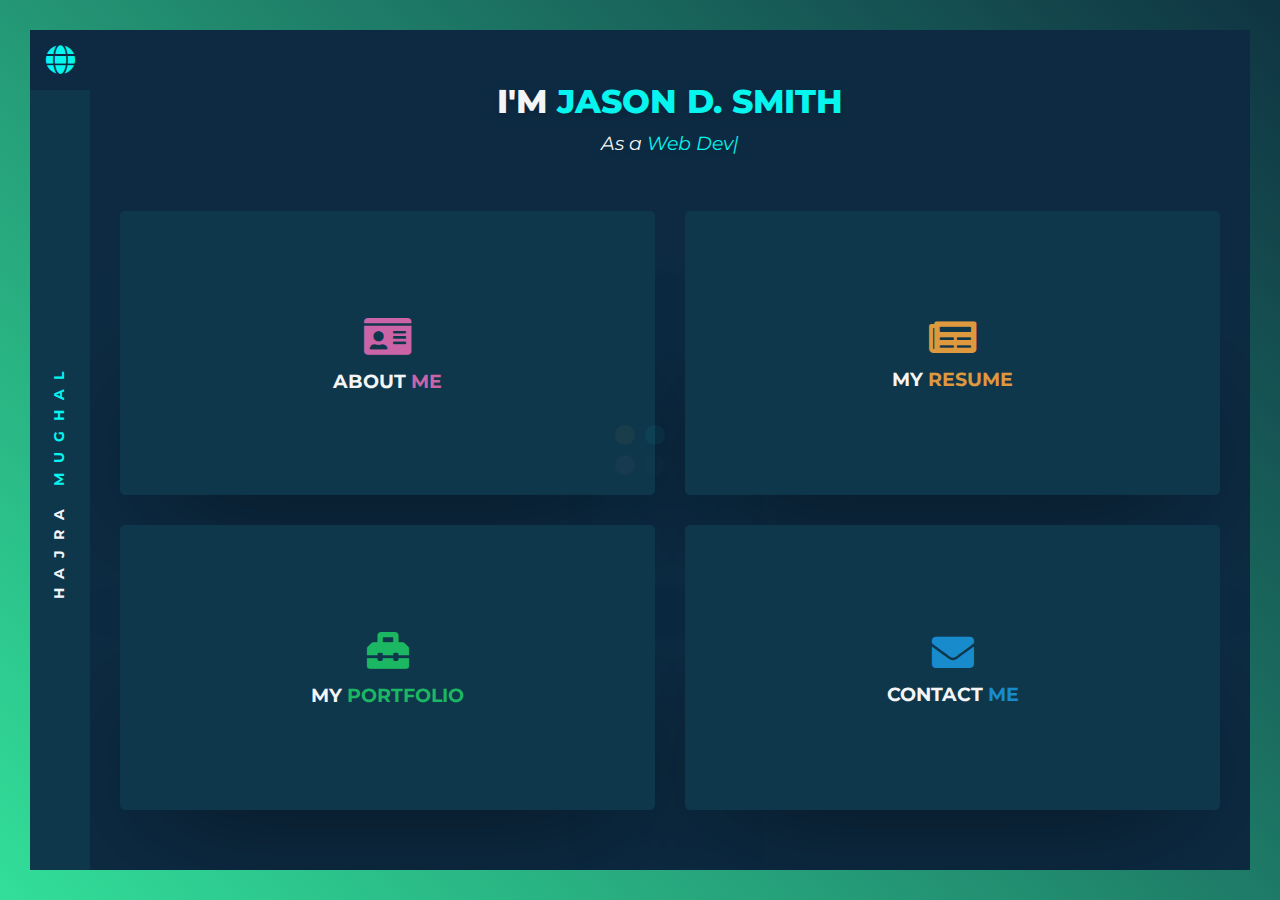
==== index.html @ c2d6b41c "portfolio" ====
<!DOCTYPE html>
<html lang="zxx" dir="ltr">


<!-- Mirrored from riettsruff.com/projects/web-templates/metronal/preview/index2.html by HTTrack Website Copier/3.x [XR&CO'2014], Wed, 09 Dec 2020 16:01:29 GMT -->
<head>
	<meta charset="UTF-8">
	<meta http-equiv="X-UA-Compatible" content="IE=edge">
	<meta name="viewport" content="width=device-width, initial-scale=1.0, shrink-to-fit=no">
	<!-- Description -->
	<meta name="description" content="Metronal is a clean and elegant Personal Portfolio Page. Metronal comes with a very attractive, simple and beautiful design with the effectiveness of colorful simplicity.">
	<!-- Keywords -->
	<meta name="keywords" content="Metronal, Personal Page, Portfolio, CV, Resume, One Page, Web Template">
	<!-- Title -->
	<title>Jason D. Smith</title>
	<!-- Google Fonts -->
	<link href="https://fonts.googleapis.com/css?family=Montserrat:400,400i,700,800%7COpen+Sans:400,400i,700" rel="stylesheet">
	<!-- CSS Files -->
	<link href="vendors/bootstrap/css/bootstrap.min.css" rel="stylesheet">
	<link href="vendors/fontawesome/css/all.min.css" rel="stylesheet">
	<link href="vendors/magnific-popup/magnific-popup.min.css" rel="stylesheet">
	<link href="css/skins/skin2.css" rel="stylesheet">
	<link href="css/main.css" rel="stylesheet">
	<!-- HTML5 shim and Respond.js for IE8 support of HTML5 elements and media queries -->
	<!-- WARNING: Respond.js doesn't work if you view the page via file:// -->
	<!--[if lt IE 9]>
	      <script src="https://oss.maxcdn.com/html5shiv/3.7.3/html5shiv.min.js"></script>
	      <script src="https://oss.maxcdn.com/respond/1.4.2/respond.min.js"></script>
	    <![endif]-->
</head>

<body>
	<!-- Pre Load Starts -->
	<div id="pre-load">
		<div class="load-circle"></div>
	</div>
	<!-- Pre Load Ends -->
	<!-- Wrapper Starts -->
	<div id="wrapper">
		<div class="container-fluid">
			<div class="row no-gutters v-full">
				<!-- Left Wrapper Starts -->
				<div id="left-wrapper" class="col-12 col-lg-12">
					<!-- Main Content (Home) Starts -->
					<div id="home" class="main-content">
						<!-- Content Hanging On Home Section Starts -->
						<div class="hanging">
							<div class="logo-hanging">
								<i class="fas fa-globe"></i>
							</div>
							<div class="text-hanging">
								<div class="word">
									<h6>HAJRA <span>MUGHAL</span></h6>
								</div>
							</div>
						</div>
						<!-- Content Hanging On Home Section Ends -->
						<!-- Inner Content Starts -->
						<div class="inner-content">
							<!-- Head Content Starts -->
							<div class="head-content">
								<h3>I'M <span class="name">Jason D. Smith</span></h3>
								<h5>As a <span class="passion" data-text="Web Developer, UI/UX Designer"></span></h5>
							</div>
							<!-- Head Content Ends -->
							<!-- Content Starts -->
							<div class="content">
								<!-- About Menu Starts -->
								<div id="about-menu" class="box-wrapper">
									<div class="inner-box-wrapper">
										<a href="#about" class="menu-link">
											<div class="valign-center">
												<i class="fas fa-id-card fa-3x"></i>
												<h5>About <span>Me</span></h5>
											</div>
										</a>
									</div>
								</div>
								<!-- About Menu Ends -->
								<!-- Resume Menu Starts -->
								<div id="resume-menu" class="box-wrapper">
									<div class="inner-box-wrapper">
										<a href="#resume" class="menu-link">
											<div class="valign-center">
												<i class="fas fa-newspaper fa-3x"></i>
												<h5>My <span>Resume</span></h5>
											</div>
										</a>
									</div>
								</div>
								<!-- Resume Menu Ends -->
								<!-- Portfolio Menu Starts -->
								<div id="portfolio-menu" class="box-wrapper">
									<div class="inner-box-wrapper">
										<a href="#portfolio" class="menu-link">
											<div class="valign-center">
												<i class="fas fa-toolbox fa-3x"></i>
												<h5>My <span>Portfolio</span></h5>
											</div>
										</a>
									</div>
								</div>
								<!-- Portfolio Menu Ends -->
								<!-- Contact Menu Starts -->
								<div id="contact-menu" class="box-wrapper">
									<div class="inner-box-wrapper">
										<a href="#contact" class="menu-link">
											<div class="valign-center">
												<i class="fas fa-envelope fa-3x"></i>
												<h5>Contact <span>Me</span></h5>
											</div>
										</a>
									</div>
								</div>
								<!-- Contact Menu Ends -->
							</div>
							<!-- Content Ends -->
						</div>
						<!-- Inner Content Ends -->
					</div>
					<!-- Main Content (Home) Ends -->
					<!-- Main Content (About) Starts -->
					<div id="about" class="main-content">
						<!-- Close Button Starts -->
						<a href="#home" class="close-menu-link">
							<i class="close-button fas fa-times-circle fa-2x"></i>
						</a>
						<!-- Close Button Ends -->
						<!-- Content Hanging On About Section Starts -->
						<div class="hanging">
							<div class="logo-hanging">
								<i class="fas fa-id-card"></i>
							</div>
							<div class="text-hanging">
								<div class="word">
									<h6>ABOUT <span>ME</span></h6>
								</div>
							</div>
						</div>
						<!-- Content Hanging On About Section Ends -->
						<!-- Inner Content Starts -->
						<div class="inner-content">
							<!-- Head Content Starts -->
							<div class="head-content">
								<h3>About <span>Me</span></h3>
							</div>
							<!-- Head Content Ends -->
							<!-- Content Starts -->
							<div class="content">
								<!-- Personal Info Starts -->
								<div id="personal-info">
									<!-- Personal Info Heading Starts -->
									<h5>Personal Info</h5>
									<!-- Personal Info Heading Ends -->
									<div class="row no-gutters">
										<!-- Profile Picture Starts -->
										<div class="profile-picture col-md-2 col-sm-3 col-12"></div>
										<!-- Profile Picture Ends -->
										<!-- Summary Starts -->
										<div class="summary col-md-10 col-sm-9 col-12">
											<!-- Single Paragraph Starts -->
											<p>I am a UI/UX Designer &amp; Web Developer from Silicon Valley, USA. I am very passionate and dedicated to my work. I have 5 years more work experience. And enjoy working in a team or individual.</p>
											<!-- Single Paragraph Ends -->
										</div>
										<!-- Summary Ends -->
										<!-- Single Profile Starts -->
										<div class="profile col-12 col-sm-6">
											<ul>
												<!-- Single Content On Profile Starts -->
												<li>
													<span class="label">
														<i class="fas fa-angle-double-right"></i><span>First Name</span>
													</span>
													<span class="dash">-</span>
													<span class="value">Jason</span>
												</li>
												<!-- Single Content On Profile Ends -->
												<!-- Single Content On Profile Starts -->
												<li>
													<span class="label">
														<i class="fas fa-angle-double-right"></i><span>Last Name</span>
													</span>
													<span class="dash">-</span>
													<span class="value">Smith</span>
												</li>
												<!-- Single Content On Profile Ends -->
												<!-- Single Content On Profile Starts -->
												<li>
													<span class="label">
														<i class="fas fa-angle-double-right"></i><span>Date of Birth</span>
													</span>
													<span class="dash">-</span>
													<span class="value">08 June 1992</span>
												</li>
												<!-- Single Content On Profile Ends -->
												<!-- Single Content On Profile Starts -->
												<li>
													<span class="label">
														<i class="fas fa-angle-double-right"></i><span>Nationality</span>
													</span>
													<span class="dash">-</span>
													<span class="value">United States</span>
												</li>
												<!-- Single Content On Profile Ends -->
											</ul>
										</div>
										<!-- Single Profile Ends -->
										<!-- Single Profile Starts -->
										<div class="profile col-12 col-sm-6">
											<ul>
												<!-- Single Content On Profile Starts -->
												<li>
													<span class="label">
														<i class="fas fa-angle-double-right"></i><span>Phone</span>
													</span>
													<span class="dash">-</span>
													<span class="value">+76 21 19 34 20</span>
												</li>
												<!-- Single Content On Profile Ends -->
												<!-- Single Content On Profile Starts -->
												<li>
													<span class="label">
														<i class="fas fa-angle-double-right"></i><span>Email</span>
													</span>
													<span class="dash">-</span>
													<span class="value">you@yourwebsite.com</span>
												</li>
												<!-- Single Content On Profile Ends -->
												<!-- Single Content On Profile Starts -->
												<li>
													<span class="label">
														<i class="fas fa-angle-double-right"></i><span>Address</span>
													</span>
													<span class="dash">-</span>
													<span class="value">Silicon Valley, USA</span>
												</li>
												<!-- Single Content On Profile Ends -->
												<!-- Single Content On Profile Starts -->
												<li>
													<span class="label">
														<i class="fas fa-angle-double-right"></i><span>Languages</span>
													</span>
													<span class="dash">-</span>
													<span class="value">English, China</span>
												</li>
												<!-- Single Content On Profile Ends -->
											</ul>
										</div>
										<!-- Single Profile Ends -->
										<!-- Social Media Starts -->
										<div class="social-media col-12">
											<ul>
												<!-- Single Social Media Starts -->
												<li>
													<a href="#">
														<span class="front">
															<i class="fab fa-facebook-f"></i>
														</span>
														<span class="back">
															<i class="fab fa-facebook-f"></i>
														</span>
													</a>
												</li>
												<!-- Single Social Media Ends -->
												<!-- Single Social Media Starts -->
												<li>
													<a href="#">
														<span class="front">
															<i class="fab fa-twitter"></i>
														</span>
														<span class="back">
															<i class="fab fa-twitter"></i>
														</span>
													</a>
												</li>
												<!-- Single Social Media Ends -->
												<!-- Single Social Media Starts -->
												<li>
													<a href="#">
														<span class="front">
															<i class="fab fa-instagram"></i>
														</span>
														<span class="back">
															<i class="fab fa-instagram"></i>
														</span>
													</a>
												</li>
												<!-- Single Social Media Ends -->
												<!-- Single Social Media Starts -->
												<li>
													<a href="#">
														<span class="front">
															<i class="fab fa-linkedin-in"></i>
														</span>
														<span class="back">
															<i class="fab fa-linkedin-in"></i>
														</span>
													</a>
												</li>
												<!-- Single Social Media Ends -->
											</ul>
										</div>
										<!-- Social Media Ends -->
										<!-- Button Wrapper Starts -->
										<div class="button-wrapper col-12">
											<!-- Single Button Starts -->
											<div class="single-button">
												<a href="#">
													<span class="front">
														<i class="fas fa-file-pdf"></i><span class="value">Download <span>CV</span></span>
													</span>
													<span class="back">
														<i class="fas fa-file-pdf"></i><span class="value">Download <span>CV</span></span>
													</span>
												</a>
											</div>
											<!-- Single Button Ends -->
											<!-- Single Button Starts -->
											<div class="single-button" id="contact-me">
												<a href="#contact" id="contact-button">
													<span class="front">
														<i class="fas fa-envelope"></i><span class="value">Contact <span>Me</span></span>
													</span>
													<span class="back">
														<i class="fas fa-envelope"></i><span class="value">Contact <span>Me</span></span>
													</span>
												</a>
											</div>
											<!-- Single Button Ends -->
										</div>
										<!-- Button Wrapper Ends -->
									</div>
								</div>
								<!-- Personal Info Ends -->
								<!-- Services Starts -->
								<div id="services">
									<!-- Services Heading Starts -->
									<h5>Services</h5>
									<!-- Services Heading Ends -->
									<div class="row no-gutters">
										<!-- Single Service Starts -->
										<div class="single-service col-sm-6 col-12">
											<ul>
												<li class="service-number">
													<span class="first-word">Service</span>
													<span class="second-word">01</span>
												</li>
												<li>
													<ul>
														<li class="service-name">
															<i class="fas fa-angle-double-right"></i><span>Web Design</span>
														</li>
														<li class="service-body">Lorem ipsum dolor sit amet, consectetur adipisicing elit. Inventore exercitationem.</li>
													</ul>
												</li>
											</ul>
										</div>
										<!-- Single Service Ends -->
										<!-- Single Service Starts -->
										<div class="single-service col-sm-6 col-12">
											<ul>
												<li class="service-number">
													<span class="first-word">Service</span>
													<span class="second-word">02</span>
												</li>
												<li>
													<ul>
														<li class="service-name">
															<i class="fas fa-angle-double-right"></i><span>Web Development</span>
														</li>
														<li class="service-body">Lorem ipsum dolor sit amet, consectetur adipisicing elit dio hic deser.</li>
													</ul>
												</li>
											</ul>
										</div>
										<!-- Single Service Ends -->
										<!-- Single Service Starts -->
										<div class="single-service col-sm-6 col-12">
											<ul>
												<li class="service-number">
													<span class="first-word">Service</span>
													<span class="second-word">03</span>
												</li>
												<li>
													<ul>
														<li class="service-name">
															<i class="fas fa-angle-double-right"></i><span>UI / UX Design</span>
														</li>
														<li class="service-body">Lorem ipsum dolor sit amet, consectetur adipisicing elit. Ipsa, nostrum ad temporibus consequuntur nobis.</li>
													</ul>
												</li>
											</ul>
										</div>
										<!-- Single Service Ends -->
										<!-- Single Service Starts -->
										<div class="single-service col-sm-6 col-12">
											<ul>
												<li class="service-number">
													<span class="first-word">Service</span>
													<span class="second-word">04</span>
												</li>
												<li>
													<ul>
														<li class="service-name">
															<i class="fas fa-angle-double-right"></i><span>Photography</span>
														</li>
														<li class="service-body">Lorem ipsum dolor sit amet, consectetur adipisicing elit. Alias adef trescing provident perferendis.</li>
													</ul>
												</li>
											</ul>
										</div>
										<!-- Single Service Ends -->
									</div>
								</div>
								<!-- Services Ends -->
							</div>
							<!-- Content Ends -->
						</div>
						<!-- Inner Content Ends -->
					</div>
					<!-- Main Content (About) Ends -->
					<!-- Main Content (Resume) Starts -->
					<div id="resume" class="main-content">
						<!-- Close Button Starts -->
						<a href="#home" class="close-menu-link">
							<i class="fas fa-times-circle fa-2x"></i>
						</a>
						<!-- Close Button Ends -->
						<!-- Content Hanging On Resume Section Starts -->
						<div class="hanging">
							<div class="logo-hanging">
								<i class="fas fa-newspaper"></i>
							</div>
							<div class="text-hanging">
								<div class="word">
									<h6>MY <span>RESUME</span></h6>
								</div>
							</div>
						</div>
						<!-- Content Hanging On Resume Section Ends -->
						<!-- Inner Content Starts -->
						<div class="inner-content">
							<!-- Head Content Starts -->
							<div class="head-content">
								<h3>My <span>Resume</span></h3>
							</div>
							<!-- Head Content Ends -->
							<!-- Content Starts -->
							<div class="content">
								<!-- Skills Starts -->
								<div class="skills">
									<!-- Skills Heading Starts -->
									<h5>Skills</h5>
									<!-- Skills Heading Ends -->
									<div class="row no-gutters">
										<!-- Single Skills Wrapper Starts -->
										<div class="single-skills-wrapper col-12 col-sm-6">
											<ul>
												<!-- Skills Heading Starts -->
												<li class="skills-heading">
													<span class="first-word">Soft</span>
													<span class="second-word">Skills</span>
												</li>
												<!-- Skills Heading Ends -->
												<li>
													<ul>
														<!-- Single Skill Starts -->
														<li class="single-skill">
															<ul>
																<li class="skill-name">
																	<i class="fas fa-angle-double-right"></i><span>Leadership</span>
																</li>
																<!-- Range Of Percentage 0% - 100% -->
																<li class="percentage">70%</li>
																<li class="progress-wrapper">
																	<span class="progress"></span>
																</li>
															</ul>
														</li>
														<!-- Single Skill Ends -->
														<!-- Single Skill Starts -->
														<li class="single-skill">
															<ul>
																<li class="skill-name">
																	<i class="fas fa-angle-double-right"></i><span>Teamwork</span>
																</li>
																<!-- Range Of Percentage 0% - 100% -->
																<li class="percentage">85%</li>
																<li class="progress-wrapper">
																	<span class="progress"></span>
																</li>
															</ul>
														</li>
														<!-- Single Skill Ends -->
														<!-- Single Skill Starts -->
														<li class="single-skill">
															<ul>
																<li class="skill-name">
																	<i class="fas fa-angle-double-right"></i><span>Communication</span>
																</li>
																<!-- Range Of Percentage 0% - 100% -->
																<li class="percentage">75%</li>
																<li class="progress-wrapper">
																	<span class="progress"></span>
																</li>
															</ul>
														</li>
														<!-- Single Skill Ends -->
														<!-- Single Skill Starts -->
														<li class="single-skill">
															<ul>
																<li class="skill-name">
																	<i class="fas fa-angle-double-right"></i><span>Problem Solving</span>
																</li>
																<!-- Range Of Percentage 0% - 100% -->
																<li class="percentage">90%</li>
																<li class="progress-wrapper">
																	<span class="progress"></span>
																</li>
															</ul>
														</li>
														<!-- Single Skill Ends -->
													</ul>
												</li>
											</ul>
										</div>
										<!-- Single Skills Wrapper Ends -->
										<!-- Single Skills Wrapper Starts -->
										<div class="single-skills-wrapper col-12 col-sm-6">
											<ul>
												<!-- Skills Heading Starts -->
												<li class="skills-heading">
													<span class="first-word">Hard</span>
													<span class="second-word">Skills</span>
												</li>
												<!-- Skills Heading Ends -->
												<li>
													<ul>
														<!-- Single Skill Starts -->
														<li class="single-skill">
															<ul>
																<li class="skill-name">
																	<i class="fas fa-angle-double-right"></i><span>HTML5 / CSS3</span>
																</li>
																<!-- Range Of Percentage 0% - 100% -->
																<li class="percentage">95%</li>
																<li class="progress-wrapper">
																	<span class="progress"></span>
																</li>
															</ul>
														</li>
														<!-- Single Skill Ends -->
														<!-- Single Skill Starts -->
														<li class="single-skill">
															<ul>
																<li class="skill-name">
																	<i class="fas fa-angle-double-right"></i><span>Javascript / React.js</span>
																</li>
																<!-- Range Of Percentage 0% - 100% -->
																<li class="percentage">80%</li>
																<li class="progress-wrapper">
																	<span class="progress"></span>
																</li>
															</ul>
														</li>
														<!-- Single Skill Ends -->
														<!-- Single Skill Starts -->
														<li class="single-skill">
															<ul>
																<li class="skill-name">
																	<i class="fas fa-angle-double-right"></i><span>PHP / Laravel</span>
																</li>
																<!-- Range Of Percentage 0% - 100% -->
																<li class="percentage">70%</li>
																<li class="progress-wrapper">
																	<span class="progress"></span>
																</li>
															</ul>
														</li>
														<!-- Single Skill Ends -->
														<!-- Single Skill Starts -->
														<li class="single-skill">
															<ul>
																<li class="skill-name">
																	<i class="fas fa-angle-double-right"></i><span>UI / UX Design</span>
																</li>
																<!-- Range Of Percentage 0% - 100% -->
																<li class="percentage">85%</li>
																<li class="progress-wrapper">
																	<span class="progress"></span>
																</li>
															</ul>
														</li>
														<!-- Single Skill Ends -->
													</ul>
												</li>
											</ul>
										</div>
										<!-- Single Skills Wrapper Ends -->
									</div>
								</div>
								<!-- Skills Ends -->
								<!-- Education Starts -->
								<div class="education">
									<!-- Education Heading Starts -->
									<h5>Education</h5>
									<!-- Education Heading Ends -->
									<div class="row no-gutters">
										<!-- Single Education Starts -->
										<div class="single-education col-sm-6 col-12">
											<ul>
												<li class="education-when-where">
													<span class="when">2017 - 2018</span>
													<span class="where">China</span>
												</li>
												<li>
													<ul>
														<li class="education-name">
															<i class="fas fa-angle-double-right"></i><span>Web Programming Course</span>
														</li>
														<li class="education-body">Lorem ipsum dolor sit amet, consectetur adipisicing elit. Alias provident perferendis in nesciunt.</li>
													</ul>
												</li>
											</ul>
										</div>
										<!-- Single Education Ends -->
										<!-- Single Education Starts -->
										<div class="single-education col-sm-6 col-12">
											<ul>
												<li class="education-when-where">
													<span class="when">2013 - 2017</span>
													<span class="where">New York</span>
												</li>
												<li>
													<ul>
														<li class="education-name">
															<i class="fas fa-angle-double-right"></i><span>Masters Degree</span>
														</li>
														<li class="education-body">Lorem ipsum dolor sit amet, consectetur adipisicing elit. Ipsa nostrum. Alias provident adipisicing elit.</li>
													</ul>
												</li>
											</ul>
										</div>
										<!-- Single Education Ends -->
										<!-- Single Education Starts -->
										<div class="single-education col-sm-6 col-12">
											<ul>
												<li class="education-when-where">
													<span class="when">2009 - 2013</span>
													<span class="where">Finland</span>
												</li>
												<li>
													<ul>
														<li class="education-name">
															<i class="fas fa-angle-double-right"></i><span>Bachelor Degree</span>
														</li>
														<li class="education-body">Lorem ipsum dolor sit amet, consectetur adipisicing elit dio hic deser.</li>
													</ul>
												</li>
											</ul>
										</div>
										<!-- Single Education Ends -->
										<!-- Single Education Starts -->
										<div class="single-education col-sm-6 col-12">
											<ul>
												<li class="education-when-where">
													<span class="when">2006 - 2009</span>
													<span class="where">New York</span>
												</li>
												<li>
													<ul>
														<li class="education-name">
															<i class="fas fa-angle-double-right"></i><span>Engineering Diploma</span>
														</li>
														<li class="education-body">Lorem ipsum dolor sit amet, consectetur adipisicing elit. Inventore exercitationem.</li>
													</ul>
												</li>
											</ul>
										</div>
										<!-- Single Education Ends -->
									</div>
								</div>
								<!-- Education Ends -->
								<!-- Experience Starts -->
								<div class="experience">
									<!-- Experience Heading Starts -->
									<h5>Experience</h5>
									<!-- Experience Heading Ends -->
									<div class="row no-gutters">
										<!-- Single Experience Starts -->
										<div class="single-experience col-sm-6 col-12">
											<ul>
												<li class="experience-when-where">
													<span class="when">2017 - Present</span>
													<span class="where">Google</span>
												</li>
												<li>
													<ul>
														<li class="experience-name">
															<i class="fas fa-angle-double-right"></i><span>Full-Stack Web Developer</span>
														</li>
														<li class="experience-body">Lorem ipsum dolor sit amet, consectetur adipisicing elit. Alias provident perferendis.</li>
													</ul>
												</li>
											</ul>
										</div>
										<!-- Single Experience Ends -->
										<!-- Single Experience Starts -->
										<div class="single-experience col-sm-6 col-12">
											<ul>
												<li class="experience-when-where">
													<span class="when">2013 - 2017</span>
													<span class="where">IBM</span>
												</li>
												<li>
													<ul>
														<li class="experience-name">
															<i class="fas fa-angle-double-right"></i><span>UI / UX Designer</span>
														</li>
														<li class="experience-body">Lorem ipsum dolor sit amet, consectetur adipisicing elit. Ipsa, nostrum ad temporibus.</li>
													</ul>
												</li>
											</ul>
										</div>
										<!-- Single Experience Ends -->
										<!-- Single Experience Starts -->
										<div class="single-experience col-sm-6 col-12">
											<ul>
												<li class="experience-when-where">
													<span class="when">2010 - 2013</span>
													<span class="where">Envato</span>
												</li>
												<li>
													<ul>
														<li class="experience-name">
															<i class="fas fa-angle-double-right"></i><span>Front-End Developer</span>
														</li>
														<li class="experience-body">Lorem ipsum dolor sit amet, consectetur adipisicing elit dio hic deser.</li>
													</ul>
												</li>
											</ul>
										</div>
										<!-- Single Experience Ends -->
										<!-- Single Experience Starts -->
										<div class="single-experience col-sm-6 col-12">
											<ul>
												<li class="experience-when-where">
													<span class="when">2008 - 2010</span>
													<span class="where">Adobe</span>
												</li>
												<li>
													<ul>
														<li class="experience-name">
															<i class="fas fa-angle-double-right"></i><span>Community Manager</span>
														</li>
														<li class="experience-body">Lorem ipsum dolor sit amet, consectetur adipisicing elit. Inventore exercitationem.</li>
													</ul>
												</li>
											</ul>
										</div>
										<!-- Single Experience Ends -->
									</div>
								</div>
								<!-- Experience Ends -->
								<!-- Fun Facts Starts -->
								<div class="fun-facts">
									<!-- Fun Facts Heading Starts -->
									<h5>Fun Facts</h5>
									<!-- Fun Facts Heading Ends -->
									<div class="row no-gutters">
										<!-- Single Fun Fact Starts -->
										<div class="single-fun-fact col-12 col-sm-4">
											<ul>
												<li class="fun-fact-icon">
													<i class="fas fa-business-time fa-3x"></i>
												</li>
												<li class="fun-fact-value">5+</li>
												<li class="fun-fact-body">
													<i class="fas fa-angle-double-right"></i><span>Years Experience</span>
												</li>
											</ul>
										</div>
										<!-- Single Fun Fact Ends -->
										<!-- Single Fun Fact Starts -->
										<div class="single-fun-fact col-12 col-sm-4">
											<ul>
												<li class="fun-fact-icon">
													<i class="fas fa-handshake fa-3x"></i>
												</li>
												<li class="fun-fact-value">40+</li>
												<li class="fun-fact-body">
													<i class="fas fa-angle-double-right"></i><span>Done Projects</span>
												</li>
											</ul>
										</div>
										<!-- Single Fun Fact Ends -->
										<!-- Single Fun Fact Starts -->
										<div class="single-fun-fact col-12 col-sm-4">
											<ul>
												<li class="fun-fact-icon">
													<i class="fas fa-heart fa-3x"></i>
												</li>
												<li class="fun-fact-value">87+</li>
												<li class="fun-fact-body">
													<i class="fas fa-angle-double-right"></i><span>Happy Customers</span>
												</li>
											</ul>
										</div>
										<!-- Single Fun Fact Ends -->
									</div>
								</div>
								<!-- Fun Facts Ends -->
								<!-- Button Wrapper Starts -->
								<div class="button-wrapper">
									<!-- Single Button Starts -->
									<a href="#">
										<span class="front">
											<i class="fas fa-file-pdf"></i><span class="value">Download <span>Resume</span></span>
										</span>
										<span class="back">
											<i class="fas fa-file-pdf"></i><span class="value">Download <span>Resume</span></span>
										</span>
									</a>
									<!-- Single Button Ends -->
								</div>
								<!-- Button Wrapper Ends -->
							</div>
							<!-- Content Ends -->
						</div>
						<!-- Inner Content Ends -->
					</div>
					<!-- Main Content (Resume) Ends -->
					<!-- Main Content (Portfolio) Starts -->
					<div id="portfolio" class="main-content">
						<!-- Close Button Starts -->
						<a href="#home" class="close-menu-link">
							<i class="close-button fas fa-times-circle fa-2x"></i>
						</a>
						<!-- Close Button Ends -->
						<!-- Content Hanging On Portfolio Section Starts -->
						<div class="hanging">
							<div class="logo-hanging">
								<i class="fas fa-toolbox"></i>
							</div>
							<div class="text-hanging">
								<div class="word">
									<h6>MY <span>PORTFOLIO</span></h6>
								</div>
							</div>
						</div>
						<!-- Content Hanging On Portfolio Section Ends -->
						<!-- Inner Content Starts -->
						<div class="inner-content">
							<!-- Head Content Starts -->
							<div class="head-content">
								<h3>My <span>Portfolio</span></h3>
							</div>
							<!-- Head Content Ends -->
							<!-- Content Starts -->
							<div class="content">
								<!-- Projects Starts -->
								<div id="projects">
									<!-- Projects Heading Starts -->
									<h5>Projects</h5>
									<!-- Projects Heading Ends -->
									<div class="row no-gutters">
										<!-- Portfolio Filter Starts -->
										<div class="portfolio-filter col-12">
											<ul>
												<!-- Single Filter Starts -->
												<li>
													<a href="#" data-filter="*" class="current">All Elements</a>
												</li>
												<!-- Single Filter Ends -->
												<!-- Single Filter Starts -->
												<li>
													<a href="#" data-filter=".web-templates">Web Templates</a>
												</li>
												<!-- Single Filter Ends -->
												<!-- Single Filter Starts -->
												<li>
													<a href="#" data-filter=".logos">Logos</a>
												</li>
												<!-- Single Filter Ends -->
												<!-- Single Filter Starts -->
												<li>
													<a href="#" data-filter=".drawings">Drawings</a>
												</li>
												<!-- Single Filter Ends -->
												<!-- Single Filter Starts -->
												<li>
													<a href="#" data-filter=".ui-elements">UI Elements</a>
												</li>
												<!-- Single Filter Ends -->
											</ul>
										</div>
										<!-- Portfolio Filter Ends -->
										<!-- Portfolio Item Starts -->
										<div class="portfolio-item col-12">
											<div class="item-wrapper row">
												<!-- Single Item Starts -->
												<div class="item web-templates col-md-4 col-sm-6 col-12">
													<!-- Image Starts -->
													<div class="image">
														<img src="img/projects/data-analysis-landing-page.jpg" alt="Data Analysis Landing Page">
													</div>
													<!-- Image Ends -->
													<!-- Overlay Starts -->
													<div class="overlay">
														<!-- View More (Button) Starts -->
														<a class="view-more" href="#data-analysis-landing-page">
															<span class="front">
																<i class="far fa-eye"></i><span class="value">View <span>More</span></span>
															</span>
															<span class="back">
																<i class="far fa-eye"></i><span class="value">View <span>More</span></span>
															</span>
														</a>
														<!-- View More (Button) Ends -->
														<!-- Image Info Starts -->
														<div class="image-info">
															<!-- Project Name Starts -->
															<span class="project-name">Data Analysis Landing Page</span>
															<!-- Project Name Ends -->
															<!-- Project Tags Starts -->
															<span class="project-tags">
																<!-- Tag Icon Starts -->
																<span class="tag-icon">
																	<i class="fas fa-tags"></i>
																</span>
																<!-- Tag Icon Ends -->
																<!-- Tag Label Starts -->
																<span class="tag-label">Web Templates</span>
																<!-- Tag Label Ends -->
															</span>
															<!-- Project Tags Ends -->
														</div>
														<!-- Image Info Ends -->
													</div>
													<!-- Overlay Ends -->
													<!-- Project Popup Starts -->
													<div id="data-analysis-landing-page" class="project-popup mfp-hide">
														<!-- Project Picture On Popup Starts -->
														<img class="project-picture" src="img/projects/data-analysis-landing-page.jpg" alt="Data Analysis Landing Page">
														<!-- Project Picture On Popup Ends -->
														<!-- Project Name Starts -->
														<h5 class="project-name">Data Analysis Landing Page</h5>
														<!-- Project Name Ends -->
														<!-- Project Info Starts -->
														<div class="project-info">
															<!-- List Info Project Starts -->
															<ul class="list-info-project">
																<!-- Single List Starts -->
																<li>
																	<span class="label">Client</span>
																	<span class="separator">:</span>
																	<span class="value">Envato</span>
																</li>
																<!-- Single List Ends -->
																<!-- Single List Starts -->
																<li>
																	<span class="label">Date</span>
																	<span class="separator">:</span>
																	<span class="value">14 March 2018</span>
																</li>
																<!-- Single List Ends -->
																<!-- Single List Starts -->
																<li>
																	<span class="label">Categories</span>
																	<span class="separator">:</span>
																	<span class="value">Web Templates</span>
																</li>
																<!-- Single List Ends -->
															</ul>
															<!-- List Info Project Ends -->
															<!-- Project Description Starts -->
															<div class="project-description">
																<!-- Single Paragraph Starts -->
																<p>Lorem ipsum dolor sit amet, consectetur adipisicing elit. Laudantium esse Rem quidem, incidunt ad numquam quibusdam hic. Iste, sunt, corporis. Nisi itaque eligendi illum quod, ipsam dolor commodi blanditiis iste. Consequuntur doloribus accusantium sed tempora voluptatum, quisquam sit modi qui maxime reiciendis, harum, earum. Eum, ex quam excepturi.</p>
																<!-- Single Paragraph Ends -->
																<!-- Single Paragraph Starts -->
																<p>Lorem ipsum dolor sit amet, consectetur adipisicing elit. Possimus expedita explicabo sed voluptatum minus quos dolorum officia odio reiciendis nesciunt. Cupiditate, aperiam, architecto exercitationem repudiandae quas quisquam incidunt et quasi.</p>
																<!-- Single Paragraph -->
															</div>
															<!-- Project Description Ends -->
														</div>
														<!-- Project Info Ends -->
														<!-- Project Source Button Starts -->
														<a class="project-source" href="#">
															<span class="front">
																<i class="fas fa-long-arrow-alt-right"></i>
																<span class="value">Visit <span>Project</span></span>
															</span>
															<span class="back">
																<i class="fas fa-long-arrow-alt-right"></i>
																<span class="value">Visit <span>Project</span></span>
															</span>
														</a>
														<!-- Project Source Button Ends -->
													</div>
													<!-- Project Popup Ends -->
												</div>
												<!-- Single Item Ends -->
												<!-- Single Item Starts -->
												<div class="item logos drawings col-md-4 col-sm-6 col-12">
													<!-- Image Starts -->
													<div class="image">
														<img src="img/projects/hand-drawn-space-badge-collection.jpg" alt="Hand Drawn Space Badge Collection">
													</div>
													<!-- Image Ends -->
													<!-- Overlay Starts -->
													<div class="overlay">
														<!-- View More (Button) Starts -->
														<a class="view-more" href="#hand-drawn-space-badge-collection">
															<span class="front">
																<i class="far fa-eye"></i><span class="value">View <span>More</span></span>
															</span>
															<span class="back">
																<i class="far fa-eye"></i><span class="value">View <span>More</span></span>
															</span>
														</a>
														<!-- View More (Button) Ends -->
														<!-- Image Info Starts -->
														<div class="image-info">
															<!-- Project Name Starts -->
															<span class="project-name">Hand Drawn Space Badge</span>
															<!-- Project Name Ends -->
															<!-- Project Tags Starts -->
															<span class="project-tags">
																<!-- Tag Icon Starts -->
																<span class="tag-icon">
																	<i class="fas fa-tags"></i>
																</span>
																<!-- Tag Icon Ends -->
																<!-- Tag Label Starts -->
																<span class="tag-label">Logos, Drawings</span>
																<!-- Tag Label Ends -->
															</span>
															<!-- Project Tags Ends -->
														</div>
														<!-- Image Info Ends -->
													</div>
													<!-- Overlay Ends -->
													<!-- Project Popup Starts -->
													<div id="hand-drawn-space-badge-collection" class="project-popup mfp-hide">
														<!-- Project Picture On Popup Starts -->
														<img class="project-picture" src="img/projects/hand-drawn-space-badge-collection.jpg" alt="Hand Drawn Space Badge Collection">
														<!-- Project Picture On Popup Ends -->
														<!-- Project Name Starts -->
														<h5 class="project-name">Hand Drawn Space Badge</h5>
														<!-- Project Name Ends -->
														<!-- Project Info Starts -->
														<div class="project-info">
															<!-- List Info Project Starts -->
															<ul class="list-info-project">
																<!-- Single List Starts -->
																<li>
																	<span class="label">Client</span>
																	<span class="separator">:</span>
																	<span class="value">Envato</span>
																</li>
																<!-- Single List Ends -->
																<!-- Single List Starts -->
																<li>
																	<span class="label">Date</span>
																	<span class="separator">:</span>
																	<span class="value">14 March 2018</span>
																</li>
																<!-- Single List Ends -->
																<!-- Single List Starts -->
																<li>
																	<span class="label">Categories</span>
																	<span class="separator">:</span>
																	<span class="value">Logos, Drawings</span>
																</li>
																<!-- Single List Ends -->
															</ul>
															<!-- List Info Project Ends -->
															<!-- Project Description Starts -->
															<div class="project-description">
																<!-- Single Paragraph Starts -->
																<p>Lorem ipsum dolor sit amet, consectetur adipisicing elit. Laudantium esse Rem quidem, incidunt ad numquam quibusdam hic. Iste, sunt, corporis. Nisi itaque eligendi illum quod, ipsam dolor commodi blanditiis iste. Consequuntur doloribus accusantium sed tempora voluptatum, quisquam sit modi qui maxime reiciendis, harum, earum. Eum, ex quam excepturi.</p>
																<!-- Single Paragraph Ends -->
																<!-- Single Paragraph Starts -->
																<p>Lorem ipsum dolor sit amet, consectetur adipisicing elit. Possimus expedita explicabo sed voluptatum minus quos dolorum officia odio reiciendis nesciunt. Cupiditate, aperiam, architecto exercitationem repudiandae quas quisquam incidunt et quasi.</p>
																<!-- Single Paragraph -->
															</div>
															<!-- Project Description Ends -->
														</div>
														<!-- Project Info Ends -->
														<!-- Project Source Button Starts -->
														<a class="project-source" href="#">
															<span class="front">
																<i class="fas fa-long-arrow-alt-right"></i>
																<span class="value">Visit <span>Project</span></span>
															</span>
															<span class="back">
																<i class="fas fa-long-arrow-alt-right"></i>
																<span class="value">Visit <span>Project</span></span>
															</span>
														</a>
														<!-- Project Source Button Ends -->
													</div>
													<!-- Project Popup Ends -->
												</div>
												<!-- Single Item Ends -->
												<!-- Single Item Starts -->
												<div class="item web-templates col-md-4 col-sm-6 col-12">
													<!-- Image Starts -->
													<div class="image">
														<img src="img/projects/modern-teamwork-landing-page.jpg" alt="Modern Teamwork Landing Page">
													</div>
													<!-- Image Ends -->
													<!-- Overlay Starts -->
													<div class="overlay">
														<!-- View More (Button) Starts -->
														<a class="view-more" href="#modern-teamwork-landing-page">
															<span class="front">
																<i class="far fa-eye"></i><span class="value">View <span>More</span></span>
															</span>
															<span class="back">
																<i class="far fa-eye"></i><span class="value">View <span>More</span></span>
															</span>
														</a>
														<!-- View More (Button) Ends -->
														<!-- Image Info Starts -->
														<div class="image-info">
															<!-- Project Name Starts -->
															<span class="project-name">Modern Teamwork Landing Page</span>
															<!-- Project Name Ends -->
															<!-- Project Tags Starts -->
															<span class="project-tags">
																<!-- Tag Icon Starts -->
																<span class="tag-icon">
																	<i class="fas fa-tags"></i>
																</span>
																<!-- Tag Icon Ends -->
																<!-- Tag Label Starts -->
																<span class="tag-label">Web Templates</span>
																<!-- Tag Label Ends -->
															</span>
															<!-- Project Tags Ends -->
														</div>
														<!-- Image Info Ends -->
													</div>
													<!-- Overlay Ends -->
													<!-- Project Popup Starts -->
													<div id="modern-teamwork-landing-page" class="project-popup mfp-hide">
														<!-- Project Picture On Popup Starts -->
														<img class="project-picture" src="img/projects/modern-teamwork-landing-page.jpg" alt="Modern Teamwork Landing Page">
														<!-- Project Picture On Popup Ends -->
														<!-- Project Name Starts -->
														<h5 class="project-name">Modern Teamwork Landing Page</h5>
														<!-- Project Name Ends -->
														<!-- Project Info Starts -->
														<div class="project-info">
															<!-- List Info Project Starts -->
															<ul class="list-info-project">
																<!-- Single List Starts -->
																<li>
																	<span class="label">Client</span>
																	<span class="separator">:</span>
																	<span class="value">Envato</span>
																</li>
																<!-- Single List Ends -->
																<!-- Single List Starts -->
																<li>
																	<span class="label">Date</span>
																	<span class="separator">:</span>
																	<span class="value">14 March 2018</span>
																</li>
																<!-- Single List Ends -->
																<!-- Single List Starts -->
																<li>
																	<span class="label">Categories</span>
																	<span class="separator">:</span>
																	<span class="value">Web Templates</span>
																</li>
																<!-- Single List Ends -->
															</ul>
															<!-- List Info Project Ends -->
															<!-- Project Description Starts -->
															<div class="project-description">
																<!-- Single Paragraph Starts -->
																<p>Lorem ipsum dolor sit amet, consectetur adipisicing elit. Laudantium esse Rem quidem, incidunt ad numquam quibusdam hic. Iste, sunt, corporis. Nisi itaque eligendi illum quod, ipsam dolor commodi blanditiis iste. Consequuntur doloribus accusantium sed tempora voluptatum, quisquam sit modi qui maxime reiciendis, harum, earum. Eum, ex quam excepturi.</p>
																<!-- Single Paragraph Ends -->
																<!-- Single Paragraph Starts -->
																<p>Lorem ipsum dolor sit amet, consectetur adipisicing elit. Possimus expedita explicabo sed voluptatum minus quos dolorum officia odio reiciendis nesciunt. Cupiditate, aperiam, architecto exercitationem repudiandae quas quisquam incidunt et quasi.</p>
																<!-- Single Paragraph -->
															</div>
															<!-- Project Description Ends -->
														</div>
														<!-- Project Info Ends -->
														<!-- Project Source Button Starts -->
														<a class="project-source" href="#">
															<span class="front">
																<i class="fas fa-long-arrow-alt-right"></i>
																<span class="value">Visit <span>Project</span></span>
															</span>
															<span class="back">
																<i class="fas fa-long-arrow-alt-right"></i>
																<span class="value">Visit <span>Project</span></span>
															</span>
														</a>
														<!-- Project Source Button Ends -->
													</div>
													<!-- Project Popup Ends -->
												</div>
												<!-- Single Item Ends -->
												<!-- Single Item Starts -->
												<div class="item drawings col-md-4 col-sm-6 col-12">
													<!-- Image Starts -->
													<div class="image">
														<img src="img/projects/pack-of-polygonal-animal-tattoos.jpg" alt="Pack Of Polygonal Animal Tattoos">
													</div>
													<!-- Image Ends -->
													<!-- Overlay Starts -->
													<div class="overlay">
														<!-- View More (Button) Starts -->
														<a class="view-more" href="#pack-of-polygonal-animal-tattoos">
															<span class="front">
																<i class="far fa-eye"></i><span class="value">View <span>More</span></span>
															</span>
															<span class="back">
																<i class="far fa-eye"></i><span class="value">View <span>More</span></span>
															</span>
														</a>
														<!-- View More (Button) Ends -->
														<!-- Image Info Starts -->
														<div class="image-info">
															<!-- Project Name Starts -->
															<span class="project-name">Pack Of Polygonal Animal Tattoos</span>
															<!-- Project Name Ends -->
															<!-- Project Tags Starts -->
															<span class="project-tags">
																<!-- Tag Icon Starts -->
																<span class="tag-icon">
																	<i class="fas fa-tags"></i>
																</span>
																<!-- Tag Icon Ends -->
																<!-- Tag Label Starts -->
																<span class="tag-label">Drawings</span>
																<!-- Tag Label Ends -->
															</span>
															<!-- Project Tags Ends -->
														</div>
														<!-- Image Info Ends -->
													</div>
													<!-- Overlay Ends -->
													<!-- Project Popup Starts -->
													<div id="pack-of-polygonal-animal-tattoos" class="project-popup mfp-hide">
														<!-- Project Picture On Popup Starts -->
														<img class="project-picture" src="img/projects/pack-of-polygonal-animal-tattoos.jpg" alt="Pack Of Polygonal Animal Tattoos">
														<!-- Project Picture On Popup Ends -->
														<!-- Project Name Starts -->
														<h5 class="project-name">Pack Of Polygonal Animal Tattoos</h5>
														<!-- Project Name Ends -->
														<!-- Project Info Starts -->
														<div class="project-info">
															<!-- List Info Project Starts -->
															<ul class="list-info-project">
																<!-- Single List Starts -->
																<li>
																	<span class="label">Client</span>
																	<span class="separator">:</span>
																	<span class="value">Envato</span>
																</li>
																<!-- Single List Ends -->
																<!-- Single List Starts -->
																<li>
																	<span class="label">Date</span>
																	<span class="separator">:</span>
																	<span class="value">14 March 2018</span>
																</li>
																<!-- Single List Ends -->
																<!-- Single List Starts -->
																<li>
																	<span class="label">Categories</span>
																	<span class="separator">:</span>
																	<span class="value">Drawings</span>
																</li>
																<!-- Single List Ends -->
															</ul>
															<!-- List Info Project Ends -->
															<!-- Project Description Starts -->
															<div class="project-description">
																<!-- Single Paragraph Starts -->
																<p>Lorem ipsum dolor sit amet, consectetur adipisicing elit. Laudantium esse Rem quidem, incidunt ad numquam quibusdam hic. Iste, sunt, corporis. Nisi itaque eligendi illum quod, ipsam dolor commodi blanditiis iste. Consequuntur doloribus accusantium sed tempora voluptatum, quisquam sit modi qui maxime reiciendis, harum, earum. Eum, ex quam excepturi.</p>
																<!-- Single Paragraph Ends -->
																<!-- Single Paragraph Starts -->
																<p>Lorem ipsum dolor sit amet, consectetur adipisicing elit. Possimus expedita explicabo sed voluptatum minus quos dolorum officia odio reiciendis nesciunt. Cupiditate, aperiam, architecto exercitationem repudiandae quas quisquam incidunt et quasi.</p>
																<!-- Single Paragraph -->
															</div>
															<!-- Project Description Ends -->
														</div>
														<!-- Project Info Ends -->
														<!-- Project Source Button Starts -->
														<a class="project-source" href="#">
															<span class="front">
																<i class="fas fa-long-arrow-alt-right"></i>
																<span class="value">Visit <span>Project</span></span>
															</span>
															<span class="back">
																<i class="fas fa-long-arrow-alt-right"></i>
																<span class="value">Visit <span>Project</span></span>
															</span>
														</a>
														<!-- Project Source Button Ends -->
													</div>
													<!-- Project Popup Ends -->
												</div>
												<!-- Single Item Ends -->
												<!-- Single Item Starts -->
												<div class="item drawings col-md-4 col-sm-6 col-12">
													<!-- Image Starts -->
													<div class="image">
														<img src="img/projects/hand-drawn-patterned-circle.jpg" alt="Hand Drawn Patterned Circle">
													</div>
													<!-- Image Ends -->
													<!-- Overlay Starts -->
													<div class="overlay">
														<!-- View More (Button) Starts -->
														<a class="view-more" href="#hand-drawn-patterned-circle">
															<span class="front">
																<i class="far fa-eye"></i><span class="value">View <span>More</span></span>
															</span>
															<span class="back">
																<i class="far fa-eye"></i><span class="value">View <span>More</span></span>
															</span>
														</a>
														<!-- View More (Button) Ends -->
														<!-- Image Info Starts -->
														<div class="image-info">
															<!-- Project Name Starts -->
															<span class="project-name">Hand Drawn Patterned Circle</span>
															<!-- Project Name Ends -->
															<!-- Project Tags Starts -->
															<span class="project-tags">
																<!-- Tag Icon Starts -->
																<span class="tag-icon">
																	<i class="fas fa-tags"></i>
																</span>
																<!-- Tag Icon Ends -->
																<!-- Tag Label Starts -->
																<span class="tag-label">Drawings</span>
																<!-- Tag Label Ends -->
															</span>
															<!-- Project Tags Ends -->
														</div>
														<!-- Image Info Ends -->
													</div>
													<!-- Overlay Ends -->
													<!-- Project Popup Starts -->
													<div id="hand-drawn-patterned-circle" class="project-popup mfp-hide">
														<!-- Project Picture On Popup Starts -->
														<img class="project-picture" src="img/projects/hand-drawn-patterned-circle.jpg" alt="Hand Drawn Patterned Circle">
														<!-- Project Picture On Popup Ends -->
														<!-- Project Name Starts -->
														<h5 class="project-name">Hand Drawn Patterned Circle</h5>
														<!-- Project Name Ends -->
														<!-- Project Info Starts -->
														<div class="project-info">
															<!-- List Info Project Starts -->
															<ul class="list-info-project">
																<!-- Single List Starts -->
																<li>
																	<span class="label">Client</span>
																	<span class="separator">:</span>
																	<span class="value">Envato</span>
																</li>
																<!-- Single List Ends -->
																<!-- Single List Starts -->
																<li>
																	<span class="label">Date</span>
																	<span class="separator">:</span>
																	<span class="value">14 March 2018</span>
																</li>
																<!-- Single List Ends -->
																<!-- Single List Starts -->
																<li>
																	<span class="label">Categories</span>
																	<span class="separator">:</span>
																	<span class="value">Drawings</span>
																</li>
																<!-- Single List Ends -->
															</ul>
															<!-- List Info Project Ends -->
															<!-- Project Description Starts -->
															<div class="project-description">
																<!-- Single Paragraph Starts -->
																<p>Lorem ipsum dolor sit amet, consectetur adipisicing elit. Laudantium esse Rem quidem, incidunt ad numquam quibusdam hic. Iste, sunt, corporis. Nisi itaque eligendi illum quod, ipsam dolor commodi blanditiis iste. Consequuntur doloribus accusantium sed tempora voluptatum, quisquam sit modi qui maxime reiciendis, harum, earum. Eum, ex quam excepturi.</p>
																<!-- Single Paragraph Ends -->
																<!-- Single Paragraph Starts -->
																<p>Lorem ipsum dolor sit amet, consectetur adipisicing elit. Possimus expedita explicabo sed voluptatum minus quos dolorum officia odio reiciendis nesciunt. Cupiditate, aperiam, architecto exercitationem repudiandae quas quisquam incidunt et quasi.</p>
																<!-- Single Paragraph -->
															</div>
															<!-- Project Description Ends -->
														</div>
														<!-- Project Info Ends -->
														<!-- Project Source Button Starts -->
														<a class="project-source" href="#">
															<span class="front">
																<i class="fas fa-long-arrow-alt-right"></i>
																<span class="value">Visit <span>Project</span></span>
															</span>
															<span class="back">
																<i class="fas fa-long-arrow-alt-right"></i>
																<span class="value">Visit <span>Project</span></span>
															</span>
														</a>
														<!-- Project Source Button Ends -->
													</div>
													<!-- Project Popup Ends -->
												</div>
												<!-- Single Item Ends -->
												<!-- Single Item Starts -->
												<div class="item ui-elements col-md-4 col-sm-6 col-12">
													<!-- Image Starts -->
													<div class="image">
														<img src="img/projects/colorful-web-design-button-collection.jpg" alt="Colorful Web Design Button Collection">
													</div>
													<!-- Image Ends -->
													<!-- Overlay Starts -->
													<div class="overlay">
														<!-- View More (Button) Starts -->
														<a class="view-more" href="#colorful-web-design-button-collection">
															<span class="front">
																<i class="far fa-eye"></i><span class="value">View <span>More</span></span>
															</span>
															<span class="back">
																<i class="far fa-eye"></i><span class="value">View <span>More</span></span>
															</span>
														</a>
														<!-- View More (Button) Ends -->
														<!-- Image Info Starts -->
														<div class="image-info">
															<!-- Project Name Starts -->
															<span class="project-name">Colorful Web Design Button Collection</span>
															<!-- Project Name Ends -->
															<!-- Project Tags Starts -->
															<span class="project-tags">
																<!-- Tag Icon Starts -->
																<span class="tag-icon">
																	<i class="fas fa-tags"></i>
																</span>
																<!-- Tag Icon Ends -->
																<!-- Tag Label Starts -->
																<span class="tag-label">UI Elements</span>
																<!-- Tag Label Ends -->
															</span>
															<!-- Project Tags Ends -->
														</div>
														<!-- Image Info Ends -->
													</div>
													<!-- Overlay Ends -->
													<!-- Project Popup Starts -->
													<div id="colorful-web-design-button-collection" class="project-popup mfp-hide">
														<!-- Project Picture On Popup Starts -->
														<img class="project-picture" src="img/projects/colorful-web-design-button-collection.jpg" alt="Colorful Web Design Button Collection">
														<!-- Project Picture On Popup Ends -->
														<!-- Project Name Starts -->
														<h5 class="project-name">Colorful Web Design Button Collection</h5>
														<!-- Project Name Ends -->
														<!-- Project Info Starts -->
														<div class="project-info">
															<!-- List Info Project Starts -->
															<ul class="list-info-project">
																<!-- Single List Starts -->
																<li>
																	<span class="label">Client</span>
																	<span class="separator">:</span>
																	<span class="value">Envato</span>
																</li>
																<!-- Single List Ends -->
																<!-- Single List Starts -->
																<li>
																	<span class="label">Date</span>
																	<span class="separator">:</span>
																	<span class="value">14 March 2018</span>
																</li>
																<!-- Single List Ends -->
																<!-- Single List Starts -->
																<li>
																	<span class="label">Categories</span>
																	<span class="separator">:</span>
																	<span class="value">UI Elements</span>
																</li>
																<!-- Single List Ends -->
															</ul>
															<!-- List Info Project Ends -->
															<!-- Project Description Starts -->
															<div class="project-description">
																<!-- Single Paragraph Starts -->
																<p>Lorem ipsum dolor sit amet, consectetur adipisicing elit. Laudantium esse Rem quidem, incidunt ad numquam quibusdam hic. Iste, sunt, corporis. Nisi itaque eligendi illum quod, ipsam dolor commodi blanditiis iste. Consequuntur doloribus accusantium sed tempora voluptatum, quisquam sit modi qui maxime reiciendis, harum, earum. Eum, ex quam excepturi.</p>
																<!-- Single Paragraph Ends -->
																<!-- Single Paragraph Starts -->
																<p>Lorem ipsum dolor sit amet, consectetur adipisicing elit. Possimus expedita explicabo sed voluptatum minus quos dolorum officia odio reiciendis nesciunt. Cupiditate, aperiam, architecto exercitationem repudiandae quas quisquam incidunt et quasi.</p>
																<!-- Single Paragraph -->
															</div>
															<!-- Project Description Ends -->
														</div>
														<!-- Project Info Ends -->
														<!-- Project Source Button Starts -->
														<a class="project-source" href="#">
															<span class="front">
																<i class="fas fa-long-arrow-alt-right"></i>
																<span class="value">Visit <span>Project</span></span>
															</span>
															<span class="back">
																<i class="fas fa-long-arrow-alt-right"></i>
																<span class="value">Visit <span>Project</span></span>
															</span>
														</a>
														<!-- Project Source Button Ends -->
													</div>
													<!-- Project Popup Ends -->
												</div>
												<!-- Single Item Ends -->
												<!-- Single Item Starts -->
												<div class="item ui-elements col-md-4 col-sm-6 col-12">
													<!-- Image Starts -->
													<div class="image">
														<img src="img/projects/mobile-application-templates.jpg" alt="Mobile Application Templates">
													</div>
													<!-- Image Ends -->
													<!-- overlay Starts -->
													<div class="overlay">
														<!-- View More (Button) Starts -->
														<a class="view-more" href="#mobile-application-templates">
															<span class="front">
																<i class="far fa-eye"></i><span class="value">View <span>More</span></span>
															</span>
															<span class="back">
																<i class="far fa-eye"></i><span class="value">View <span>More</span></span>
															</span>
														</a>
														<!-- View More (Button) Ends -->
														<!-- Image Info Starts -->
														<div class="image-info">
															<!-- Project Name Starts -->
															<span class="project-name">Mobile Application Templates</span>
															<!-- Project Name Ends -->
															<!-- Project Tags Starts -->
															<span class="project-tags">
																<!-- Tag Icon Starts -->
																<span class="tag-icon">
																	<i class="fas fa-tags"></i>
																</span>
																<!-- Tag Icon Ends -->
																<!-- Tag Label Starts -->
																<span class="tag-label">UI Elements</span>
																<!-- Tag Label Ends -->
															</span>
															<!-- Project Tags Ends -->
														</div>
														<!-- Image Info Ends -->
													</div>
													<!-- Overlay Ends -->
													<!-- Project Popup Starts -->
													<div id="mobile-application-templates" class="project-popup mfp-hide">
														<!-- Project Picture On Popup Starts -->
														<img class="project-picture" src="img/projects/mobile-application-templates.jpg" alt="Mobile Application Templates">
														<!-- Project Picture On Popup Ends -->
														<!-- Project Name Starts -->
														<h5 class="project-name">Mobile Application Templates</h5>
														<!-- Project Name Ends -->
														<!-- Project Info Starts -->
														<div class="project-info">
															<!-- List Info Project Starts -->
															<ul class="list-info-project">
																<!-- Single List Starts -->
																<li>
																	<span class="label">Client</span>
																	<span class="separator">:</span>
																	<span class="value">Envato</span>
																</li>
																<!-- Single List Ends -->
																<!-- Single List Starts -->
																<li>
																	<span class="label">Date</span>
																	<span class="separator">:</span>
																	<span class="value">14 March 2018</span>
																</li>
																<!-- Single List Ends -->
																<!-- Single List Starts -->
																<li>
																	<span class="label">Categories</span>
																	<span class="separator">:</span>
																	<span class="value">UI Elements</span>
																</li>
																<!-- Single List Ends -->
															</ul>
															<!-- List Info Project Ends -->
															<!-- Project Description Starts -->
															<div class="project-description">
																<!-- Single Paragraph Starts -->
																<p>Lorem ipsum dolor sit amet, consectetur adipisicing elit. Laudantium esse Rem quidem, incidunt ad numquam quibusdam hic. Iste, sunt, corporis. Nisi itaque eligendi illum quod, ipsam dolor commodi blanditiis iste. Consequuntur doloribus accusantium sed tempora voluptatum, quisquam sit modi qui maxime reiciendis, harum, earum. Eum, ex quam excepturi.</p>
																<!-- Single Paragraph Ends -->
																<!-- Single Paragraph Starts -->
																<p>Lorem ipsum dolor sit amet, consectetur adipisicing elit. Possimus expedita explicabo sed voluptatum minus quos dolorum officia odio reiciendis nesciunt. Cupiditate, aperiam, architecto exercitationem repudiandae quas quisquam incidunt et quasi.</p>
																<!-- Single Paragraph -->
															</div>
															<!-- Project Description Ends -->
														</div>
														<!-- Project Info Ends -->
														<!-- Project Source Button Starts -->
														<a class="project-source" href="#">
															<span class="front">
																<i class="fas fa-long-arrow-alt-right"></i>
																<span class="value">Visit <span>Project</span></span>
															</span>
															<span class="back">
																<i class="fas fa-long-arrow-alt-right"></i>
																<span class="value">Visit <span>Project</span></span>
															</span>
														</a>
														<!-- Project Source Button Ends -->
													</div>
													<!-- Project Popup Ends -->
												</div>
												<!-- Single Item Ends -->
												<!-- Single Item Starts -->
												<div class="item web-templates col-md-4 col-sm-6 col-12">
													<!-- Image Starts -->
													<div class="image">
														<img src="img/projects/online-shopping-landing-page.jpg" alt="Online Shopping Landing Page">
													</div>
													<!-- Image Ends -->
													<!-- Overlay Starts -->
													<div class="overlay">
														<!-- View More (Button) Starts -->
														<a class="view-more" href="#online-shopping-landing-page">
															<span class="front">
																<i class="far fa-eye"></i><span class="value">View <span>More</span></span>
															</span>
															<span class="back">
																<i class="far fa-eye"></i><span class="value">View <span>More</span></span>
															</span>
														</a>
														<!-- View More (Button) Ends -->
														<!-- Image Info Starts -->
														<div class="image-info">
															<!-- Project Name Starts -->
															<span class="project-name">Online Shopping Landing Page</span>
															<!-- Project Name Ends -->
															<!-- Project Tags Starts -->
															<span class="project-tags">
																<!-- Tag Icon Starts -->
																<span class="tag-icon">
																	<i class="fas fa-tags"></i>
																</span>
																<!-- Tag Icon Ends -->
																<!-- Tag Label Starts -->
																<span class="tag-label">Web Templates</span>
																<!-- Tag Label Ends -->
															</span>
															<!-- Project Tags Ends -->
														</div>
														<!-- Image Info Ends -->
													</div>
													<!-- Overlay Ends -->
													<!-- Project Popup Starts -->
													<div id="online-shopping-landing-page" class="project-popup mfp-hide">
														<!-- Project Picture On Popup Starts -->
														<img class="project-picture" src="img/projects/online-shopping-landing-page.jpg" alt="Online Shopping Landing Page">
														<!-- Project Picture On Popup Ends -->
														<!-- Project Name Starts -->
														<h5 class="project-name">Online Shopping Landing Page</h5>
														<!-- Project Name Ends -->
														<!-- Project Info Starts -->
														<div class="project-info">
															<!-- List Info Project Starts -->
															<ul class="list-info-project">
																<!-- Single List Starts -->
																<li>
																	<span class="label">Client</span>
																	<span class="separator">:</span>
																	<span class="value">Envato</span>
																</li>
																<!-- Single List Ends -->
																<!-- Single List Starts -->
																<li>
																	<span class="label">Date</span>
																	<span class="separator">:</span>
																	<span class="value">14 March 2018</span>
																</li>
																<!-- Single List Ends -->
																<!-- Single List Starts -->
																<li>
																	<span class="label">Categories</span>
																	<span class="separator">:</span>
																	<span class="value">Web Templates</span>
																</li>
																<!-- Single List Ends -->
															</ul>
															<!-- List Info Project Ends -->
															<!-- Project Description Starts -->
															<div class="project-description">
																<!-- Single Paragraph Starts -->
																<p>Lorem ipsum dolor sit amet, consectetur adipisicing elit. Laudantium esse Rem quidem, incidunt ad numquam quibusdam hic. Iste, sunt, corporis. Nisi itaque eligendi illum quod, ipsam dolor commodi blanditiis iste. Consequuntur doloribus accusantium sed tempora voluptatum, quisquam sit modi qui maxime reiciendis, harum, earum. Eum, ex quam excepturi.</p>
																<!-- Single Paragraph Ends -->
																<!-- Single Paragraph Starts -->
																<p>Lorem ipsum dolor sit amet, consectetur adipisicing elit. Possimus expedita explicabo sed voluptatum minus quos dolorum officia odio reiciendis nesciunt. Cupiditate, aperiam, architecto exercitationem repudiandae quas quisquam incidunt et quasi.</p>
																<!-- Single Paragraph -->
															</div>
															<!-- Project Description Ends -->
														</div>
														<!-- Project Info Ends -->
														<!-- Project Source Button Starts -->
														<a class="project-source" href="#">
															<span class="front">
																<i class="fas fa-long-arrow-alt-right"></i>
																<span class="value">Visit <span>Project</span></span>
															</span>
															<span class="back">
																<i class="fas fa-long-arrow-alt-right"></i>
																<span class="value">Visit <span>Project</span></span>
															</span>
														</a>
														<!-- Project Source Button Ends -->
													</div>
													<!-- Project Popup Ends -->
												</div>
												<!-- Single Item Ends -->
												<!-- Single Item Starts -->
												<div class="item web-templates col-md-4 col-sm-6 col-12">
													<!-- Image Starts -->
													<div class="image">
														<img src="img/projects/web-design-agency-landing-page.jpg" alt="Web Design Agency Landing Page">
													</div>
													<!-- Image Ends -->
													<!-- Overlay Starts -->
													<div class="overlay">
														<!-- View More (Button) Starts -->
														<a class="view-more" href="#web-design-agency-landing-page">
															<span class="front">
																<i class="far fa-eye"></i><span class="value">View <span>More</span></span>
															</span>
															<span class="back">
																<i class="far fa-eye"></i><span class="value">View <span>More</span></span>
															</span>
														</a>
														<!-- View More (Button) Ends -->
														<!-- Image Info Starts -->
														<div class="image-info">
															<!-- Project Name Starts -->
															<span class="project-name">Web Design Agency Landing Page</span>
															<!-- Project Name Ends -->
															<!-- Project Tags Starts -->
															<span class="project-tags">
																<!-- Tag Icon Starts -->
																<span class="tag-icon">
																	<i class="fas fa-tags"></i>
																</span>
																<!-- Tag Icon Ends -->
																<!-- Tag Label Starts -->
																<span class="tag-label">Web Templates</span>
																<!-- Tag Label Ends -->
															</span>
															<!-- Project Tags Ends -->
														</div>
														<!-- Image Info Ends -->
													</div>
													<!-- Overlay Ends -->
													<!-- Project Popup Starts -->
													<div id="web-design-agency-landing-page" class="project-popup mfp-hide">
														<!-- Project Picture On Popup Starts -->
														<img class="project-picture" src="img/projects/web-design-agency-landing-page.jpg" alt="Web Design Agency Landing Page">
														<!-- Project Picture On Popup Ends -->
														<!-- Project Name Starts -->
														<h5 class="project-name">Web Design Agency Landing Page</h5>
														<!-- Project Name Ends -->
														<!-- Projcet Info Starts -->
														<div class="project-info">
															<!-- List Info Project Starts -->
															<ul class="list-info-project">
																<!-- Single List Starts -->
																<li>
																	<span class="label">Client</span>
																	<span class="separator">:</span>
																	<span class="value">Envato</span>
																</li>
																<!-- Single List Ends -->
																<!-- Single List Starts -->
																<li>
																	<span class="label">Date</span>
																	<span class="separator">:</span>
																	<span class="value">14 March 2018</span>
																</li>
																<!-- Single List Ends -->
																<!-- Single List Starts -->
																<li>
																	<span class="label">Categories</span>
																	<span class="separator">:</span>
																	<span class="value">Web Templates</span>
																</li>
																<!-- Single List Ends -->
															</ul>
															<!-- List Info Project Ends -->
															<!-- Project Description Starts -->
															<div class="project-description">
																<!-- Single Paragraph Starts -->
																<p>Lorem ipsum dolor sit amet, consectetur adipisicing elit. Laudantium esse Rem quidem, incidunt ad numquam quibusdam hic. Iste, sunt, corporis. Nisi itaque eligendi illum quod, ipsam dolor commodi blanditiis iste. Consequuntur doloribus accusantium sed tempora voluptatum, quisquam sit modi qui maxime reiciendis, harum, earum. Eum, ex quam excepturi.</p>
																<!-- Single Paragraph Ends -->
																<!-- Single Paragraph Starts -->
																<p>Lorem ipsum dolor sit amet, consectetur adipisicing elit. Possimus expedita explicabo sed voluptatum minus quos dolorum officia odio reiciendis nesciunt. Cupiditate, aperiam, architecto exercitationem repudiandae quas quisquam incidunt et quasi.</p>
																<!-- Single Paragraph -->
															</div>
															<!-- Project Description Ends -->
														</div>
														<!-- Project Info Ends -->
														<!-- Project Source Button Starts -->
														<a class="project-source" href="#">
															<span class="front">
																<i class="fas fa-long-arrow-alt-right"></i>
																<span class="value">Visit <span>Project</span></span>
															</span>
															<span class="back">
																<i class="fas fa-long-arrow-alt-right"></i>
																<span class="value">Visit <span>Project</span></span>
															</span>
														</a>
														<!-- Project Source Button Ends -->
													</div>
													<!-- Project Popup Ends -->
												</div>
												<!-- Single Item Ends -->
												<!-- Single Item Starts -->
												<div class="item web-templates col-md-4 col-sm-6 col-12">
													<!-- Image Starts -->
													<div class="image">
														<img src="img/projects/online-education-landing-page.jpg" alt="Online Education Landing Page">
													</div>
													<!-- Image Ends -->
													<!-- Overlay Starts -->
													<div class="overlay">
														<!-- View More (Button) Starts -->
														<a class="view-more" href="#online-education-landing-page">
															<span class="front">
																<i class="far fa-eye"></i><span class="value">View <span>More</span></span>
															</span>
															<span class="back">
																<i class="far fa-eye"></i><span class="value">View <span>More</span></span>
															</span>
														</a>
														<!-- View More (Button) Ends -->
														<!-- Image Info Starts -->
														<div class="image-info">
															<!-- Project Name Starts -->
															<span class="project-name">Online Education Landing Page</span>
															<!-- Project Name Ends -->
															<!-- Project Tags Starts -->
															<span class="project-tags">
																<!-- Tag Icon Starts -->
																<span class="tag-icon">
																	<i class="fas fa-tags"></i>
																</span>
																<!-- Tag Icon Ends -->
																<!-- Tag Label Starts -->
																<span class="tag-label">Web Templates</span>
																<!-- Tag Label Ends -->
															</span>
															<!-- Project Tags Ends -->
														</div>
														<!-- Image Info Ends -->
													</div>
													<!-- Overlay Ends -->
													<!-- Project Popup Starts -->
													<div id="online-education-landing-page" class="project-popup mfp-hide">
														<!-- Project Picture On Popup Starts -->
														<img class="project-picture" src="img/projects/online-education-landing-page.jpg" alt="Online Education Landing Page">
														<!-- Project Picture On Popup Ends -->
														<!-- Project Name Starts -->
														<h5 class="project-name">Online Education Landing Page</h5>
														<!-- Project Name Ends -->
														<!-- Project Info Starts -->
														<div class="project-info">
															<!-- List Info Project Starts -->
															<ul class="list-info-project">
																<!-- Single List Starts -->
																<li>
																	<span class="label">Client</span>
																	<span class="separator">:</span>
																	<span class="value">Envato</span>
																</li>
																<!-- Single List Ends -->
																<!-- Single List Starts -->
																<li>
																	<span class="label">Date</span>
																	<span class="separator">:</span>
																	<span class="value">14 March 2018</span>
																</li>
																<!-- Single List Ends -->
																<!-- Single List Starts -->
																<li>
																	<span class="label">Categories</span>
																	<span class="separator">:</span>
																	<span class="value">Web Templates</span>
																</li>
																<!-- Single List Ends -->
															</ul>
															<!-- List Info Project Ends -->
															<!-- Project Description Starts -->
															<div class="project-description">
																<!-- Single Paragraph Starts -->
																<p>Lorem ipsum dolor sit amet, consectetur adipisicing elit. Laudantium esse Rem quidem, incidunt ad numquam quibusdam hic. Iste, sunt, corporis. Nisi itaque eligendi illum quod, ipsam dolor commodi blanditiis iste. Consequuntur doloribus accusantium sed tempora voluptatum, quisquam sit modi qui maxime reiciendis, harum, earum. Eum, ex quam excepturi.</p>
																<!-- Single Paragraph Ends -->
																<!-- Single Paragraph Starts -->
																<p>Lorem ipsum dolor sit amet, consectetur adipisicing elit. Possimus expedita explicabo sed voluptatum minus quos dolorum officia odio reiciendis nesciunt. Cupiditate, aperiam, architecto exercitationem repudiandae quas quisquam incidunt et quasi.</p>
																<!-- Single Paragraph -->
															</div>
															<!-- Project Description Ends -->
														</div>
														<!-- Project Info Ends -->
														<!-- Project Source Button Starts -->
														<a class="project-source" href="#">
															<span class="front">
																<i class="fas fa-long-arrow-alt-right"></i>
																<span class="value">Visit <span>Project</span></span>
															</span>
															<span class="back">
																<i class="fas fa-long-arrow-alt-right"></i>
																<span class="value">Visit <span>Project</span></span>
															</span>
														</a>
														<!-- Project Source Button Ends -->
													</div>
													<!-- Project Popup Ends -->
												</div>
												<!-- Single Item Ends -->
												<!-- Single Item Starts -->
												<div class="item logos col-md-4 col-sm-6 col-12">
													<!-- Image Starts -->
													<div class="image">
														<img src="img/projects/running-shoe-logos.jpg" alt="Running Shoe Logos">
													</div>
													<!-- Image Ends -->
													<!-- Overlay Starts -->
													<div class="overlay">
														<!-- View More (Button) Starts -->
														<a class="view-more" href="#running-shoe-logos">
															<span class="front">
																<i class="far fa-eye"></i><span class="value">View <span>More</span></span>
															</span>
															<span class="back">
																<i class="far fa-eye"></i><span class="value">View <span>More</span></span>
															</span>
														</a>
														<!-- View More (Button) Ends -->
														<!-- Image Info Starts -->
														<div class="image-info">
															<!-- Project Name Starts -->
															<span class="project-name">Running Shoe Logos</span>
															<!-- Project Name Ends -->
															<!-- Project Tags Starts -->
															<span class="project-tags">
																<!-- Tag Icon Starts -->
																<span class="tag-icon">
																	<i class="fas fa-tags"></i>
																</span>
																<!-- Tag Icon Ends -->
																<!-- Tag Label Starts -->
																<span class="tag-label">Logos</span>
																<!-- Tag Label Ends -->
															</span>
															<!-- Project Tags Ends -->
														</div>
														<!-- Image Info Ends -->
													</div>
													<!-- Overlay Ends -->
													<!-- Project Popup Starts -->
													<div id="running-shoe-logos" class="project-popup mfp-hide">
														<!-- Project Picture On Popup Starts -->
														<img class="project-picture" src="img/projects/running-shoe-logos.jpg" alt="Running Shoe Logos">
														<!-- Project Picture On Popup Ends -->
														<!-- Project Name Starts -->
														<h5 class="project-name">Running Shoe Logos</h5>
														<!-- Project Name Ends -->
														<!-- Project Info Starts -->
														<div class="project-info">
															<!-- List Info Project Starts -->
															<ul class="list-info-project">
																<!-- Single List Starts -->
																<li>
																	<span class="label">Client</span>
																	<span class="separator">:</span>
																	<span class="value">Envato</span>
																</li>
																<!-- Single List Ends -->
																<!-- Single List Starts -->
																<li>
																	<span class="label">Date</span>
																	<span class="separator">:</span>
																	<span class="value">14 March 2018</span>
																</li>
																<!-- Single List Ends -->
																<!-- Single List Starts -->
																<li>
																	<span class="label">Categories</span>
																	<span class="separator">:</span>
																	<span class="value">Logos</span>
																</li>
																<!-- Single List Ends -->
															</ul>
															<!-- List Info Project Ends -->
															<!-- Project Description Starts -->
															<div class="project-description">
																<!-- Single Paragraph Starts -->
																<p>Lorem ipsum dolor sit amet, consectetur adipisicing elit. Laudantium esse Rem quidem, incidunt ad numquam quibusdam hic. Iste, sunt, corporis. Nisi itaque eligendi illum quod, ipsam dolor commodi blanditiis iste. Consequuntur doloribus accusantium sed tempora voluptatum, quisquam sit modi qui maxime reiciendis, harum, earum. Eum, ex quam excepturi.</p>
																<!-- Single Paragraph Ends -->
																<!-- Single Paragraph Starts -->
																<p>Lorem ipsum dolor sit amet, consectetur adipisicing elit. Possimus expedita explicabo sed voluptatum minus quos dolorum officia odio reiciendis nesciunt. Cupiditate, aperiam, architecto exercitationem repudiandae quas quisquam incidunt et quasi.</p>
																<!-- Single Paragraph -->
															</div>
															<!-- Project Description Ends -->
														</div>
														<!-- Project Info Ends -->
														<!-- Project Source Button Starts -->
														<a class="project-source" href="#">
															<span class="front">
																<i class="fas fa-long-arrow-alt-right"></i>
																<span class="value">Visit <span>Project</span></span>
															</span>
															<span class="back">
																<i class="fas fa-long-arrow-alt-right"></i>
																<span class="value">Visit <span>Project</span></span>
															</span>
														</a>
														<!-- Project Source Button Ends -->
													</div>
													<!-- Project Popup Ends -->
												</div>
												<!-- Single Item Ends -->
												<!-- Single Item Starts -->
												<div class="item logos col-md-4 col-sm-6 col-12">
													<!-- Image Starts -->
													<div class="image">
														<img src="img/projects/restaurant-logo-collection.jpg" alt="Restaurant Logo Collection">
													</div>
													<!-- Image Ends -->
													<!-- Overlay Starts -->
													<div class="overlay">
														<!-- View More (Button) Starts -->
														<a class="view-more" href="#restaurant-logo-collection">
															<span class="front">
																<i class="far fa-eye"></i><span class="value">View <span>More</span></span>
															</span>
															<span class="back">
																<i class="far fa-eye"></i><span class="value">View <span>More</span></span>
															</span>
														</a>
														<!-- View More (Button) Ends -->
														<!-- Image Info Starts -->
														<div class="image-info">
															<!-- Project Name Starts -->
															<span class="project-name">Restaurant Logo Collection</span>
															<!-- Project Name Ends -->
															<!-- Project Tags Starts -->
															<span class="project-tags">
																<!-- Tag Icon Starts -->
																<span class="tag-icon">
																	<i class="fas fa-tags"></i>
																</span>
																<!-- Tag Icon Ends -->
																<!-- Tag Label Starts -->
																<span class="tag-label">Logos</span>
																<!-- Tag Label Ends -->
															</span>
															<!-- Project Tags Ends -->
														</div>
														<!-- Image Info Ends -->
													</div>
													<!-- Overlay Ends -->
													<!-- Project Popup Starts -->
													<div id="restaurant-logo-collection" class="project-popup mfp-hide">
														<!-- Project Picture On Popup Starts -->
														<img class="project-picture" src="img/projects/restaurant-logo-collection.jpg" alt="Restaurant Logo Collection">
														<!-- Project Picture On Popup Ends -->
														<!-- Project Name Starts -->
														<h5 class="project-name">Restaurant Logo Collection</h5>
														<!-- Project Name Ends -->
														<!-- Project Info Starts -->
														<div class="project-info">
															<!-- List Info Project Starts -->
															<ul class="list-info-project">
																<!-- Single List Starts -->
																<li>
																	<span class="label">Client</span>
																	<span class="separator">:</span>
																	<span class="value">Envato</span>
																</li>
																<!-- Single List Ends -->
																<!-- Single List Starts -->
																<li>
																	<span class="label">Date</span>
																	<span class="separator">:</span>
																	<span class="value">14 March 2018</span>
																</li>
																<!-- Single List Ends -->
																<!-- Single List Starts -->
																<li>
																	<span class="label">Categories</span>
																	<span class="separator">:</span>
																	<span class="value">Logos</span>
																</li>
																<!-- Single List Ends -->
															</ul>
															<!-- List Info Project Ends -->
															<!-- Project Description Starts -->
															<div class="project-description">
																<!-- Single Paragraph Starts -->
																<p>Lorem ipsum dolor sit amet, consectetur adipisicing elit. Laudantium esse Rem quidem, incidunt ad numquam quibusdam hic. Iste, sunt, corporis. Nisi itaque eligendi illum quod, ipsam dolor commodi blanditiis iste. Consequuntur doloribus accusantium sed tempora voluptatum, quisquam sit modi qui maxime reiciendis, harum, earum. Eum, ex quam excepturi.</p>
																<!-- Single Paragraph Ends -->
																<!-- Single Paragraph Starts -->
																<p>Lorem ipsum dolor sit amet, consectetur adipisicing elit. Possimus expedita explicabo sed voluptatum minus quos dolorum officia odio reiciendis nesciunt. Cupiditate, aperiam, architecto exercitationem repudiandae quas quisquam incidunt et quasi.</p>
																<!-- Single Paragraph -->
															</div>
															<!-- Project Description Ends -->
														</div>
														<!-- Project Info Ends -->
														<!-- Project source Button Starts -->
														<a class="project-source" href="#">
															<span class="front">
																<i class="fas fa-long-arrow-alt-right"></i>
																<span class="value">Visit <span>Project</span></span>
															</span>
															<span class="back">
																<i class="fas fa-long-arrow-alt-right"></i>
																<span class="value">Visit <span>Project</span></span>
															</span>
														</a>
														<!-- Project Source Button Ends -->
													</div>
													<!-- Project Popup Ends -->
												</div>
												<!-- Single Item Ends -->
											</div>
										</div>
										<!-- Portfolio Item Ends -->
									</div>
								</div>
								<!-- Projects Ends -->
							</div>
							<!-- Content Ends -->
						</div>
						<!-- Inner Content Ends -->
					</div>
					<!-- Main Content (Portfolio) Ends -->
					<!-- Main Content (Contact) Starts -->
					<div id="contact" class="main-content">
						<!-- Close Button Starts -->
						<a href="#home" class="close-menu-link">
							<i class="close-button fas fa-times-circle fa-2x"></i>
						</a>
						<!-- Close Button Ends -->
						<!-- Content Hanging On Contact Section Starts -->
						<div class="hanging">
							<div class="logo-hanging">
								<i class="fas fa-envelope"></i>
							</div>
							<div class="text-hanging">
								<div class="word">
									<h6>CONTACT <span>ME</span></h6>
								</div>
							</div>
						</div>
						<!-- Content Hanging On Contact Section Ends -->
						<!-- Inner Content Starts -->
						<div class="inner-content">
							<!-- Head Content Starts -->
							<div class="head-content">
								<h3>Contact <span>Me</span></h3>
							</div>
							<!-- Head Content Ends -->
							<!-- Content Starts -->
							<div class="content">
								<!-- Contact Info Starts -->
								<div id="contact-info">
									<!-- Contact Info Heading Starts -->
									<h5>Contact Info</h5>
									<!-- Contact Info Heading Ends -->
									<div class="row no-gutters">
										<!-- List Contact Info Starts -->
										<div class="list-contact-info col-12">
											<ul class="row no-gutters">
												<!-- Single Contact Info Starts -->
												<li class="col-sm-6 col-12">
													<span class="contact-info-name">Address</span>
													<span class="icon-of-value">
														<i class="fas fa-map-marker-alt"></i>
													</span>
													<span class="value">Silicon Valley, USA</span>
												</li>
												<!-- Single Contact Info Ends -->
												<!-- Single Contact Info Starts -->
												<li class="col-sm-6 col-12">
													<span class="contact-info-name">Phone</span>
													<span class="icon-of-value">
														<i class="fas fa-mobile-alt"></i>
													</span>
													<span class="value">+76 21 19 34 20</span>
												</li>
												<!-- Single Contact Info Ends -->
												<!-- Single Contact Info Starts -->
												<li class="col-sm-6 col-12">
													<span class="contact-info-name">Email</span>
													<span class="icon-of-value">
														<i class="fas fa-envelope"></i>
													</span>
													<span class="value">you@yourwebsite.com</span>
												</li>
												<!-- Single Contact Info Ends -->
												<!-- Single Contact Info Starts -->
												<li class="col-sm-6 col-12">
													<span class="contact-info-name">Website</span>
													<span class="icon-of-value">
														<i class="fas fa-globe"></i>
													</span>
													<span class="value">www.yourwebsite.com</span>
												</li>
												<!-- Single Contact Info Ends -->
												<!-- Single Contact Info Starts -->
												<li class="col-12">
													<span class="contact-info-name">Social Media</span>
													<ul class="social-media">
														<!-- Single Social Media Starts -->
														<li>
															<a href="#">
																<span class="front">
																	<i class="fab fa-facebook-f"></i>
																</span>
																<span class="back">
																	<i class="fab fa-facebook-f"></i>
																</span>
															</a>
														</li>
														<!-- Single Social Media Ends -->
														<!-- Single Social Media Starts -->
														<li>
															<a href="#">
																<span class="front">
																	<i class="fab fa-twitter"></i>
																</span>
																<span class="back">
																	<i class="fab fa-twitter"></i>
																</span>
															</a>
														</li>
														<!-- Single Social Media Ends -->
														<!-- Single Social Media Starts -->
														<li>
															<a href="#">
																<span class="front">
																	<i class="fab fa-instagram"></i>
																</span>
																<span class="back">
																	<i class="fab fa-instagram"></i>
																</span>
															</a>
														</li>
														<!-- Single Social Media Ends -->
														<!-- Single Social Media Starts -->
														<li>
															<a href="#">
																<span class="front">
																	<i class="fab fa-linkedin-in"></i>
																</span>
																<span class="back">
																	<i class="fab fa-linkedin-in"></i>
																</span>
															</a>
														</li>
														<!-- Single Social Media Ends -->
													</ul>
												</li>
												<!-- Single Contact Info Ends -->
											</ul>
										</div>
										<!-- List Contact Info Ends -->
									</div>
								</div>
								<!-- Contact Info Ends -->
								<!-- Contact Form Starts -->
								<div id="contact-form">
									<!-- Contact Form Heading Starts -->
									<h5>Contact Form</h5>
									<!-- Contact Form Heading Ends -->
									<div class="row no-gutters">
										<!-- Note Starts -->
										<div class="note col-lg-9 col-md-9 col-12">
											<!-- Single Paragraph Starts -->
											<p>Want to chat? Send me a message!</p>
											<!-- Single Paragraph Ends -->
										</div>
										<!-- Note Ends -->
										<!-- Alert/Contact Message Starts -->
										<div class="alert contact-msg col-lg-9 col-md-9 col-12"></div>
										<!-- Alert/Contact Message Ends -->
										<!-- Form Wrapper Starts -->
										<div class="form-wrapper col-lg-9 col-md-9 col-12">
											<form name="contact" method="POST" action="https://riettsruff.com/projects/web-templates/metronal/preview/php/contact-form.php">
												<div class="form-group clearfix">
													<div class="inner-form-group">
														<input type="text" name="name" placeholder="Name" class="form-control" autocomplete="off">
													</div>
													<div class="inner-form-group">
														<input type="email" name="email" placeholder="Email" class="form-control" autocomplete="off">
													</div>
												</div>
												<div class="form-group">
													<input type="text" name="subject" placeholder="Subject" class="form-control" autocomplete="off">
												</div>
												<div class="form-group">
													<textarea name="message" placeholder="Message" class="form-control" autocomplete="off"></textarea>
												</div>
												<div class="form-group">
													<button type="submit">
														<span class="front">
															<i class="fas fa-paper-plane"></i>
															<span class="value">Send <span>Message</span></span>
														</span>
														<span class="back">
															<i class="fas fa-paper-plane"></i>
															<span class="value">Send <span>Message</span></span>
														</span>
													</button>
												</div>
											</form>
										</div>
										<!-- Form Wrapper Ends -->
									</div>
								</div>
								<!-- Contact Form Ends -->
							</div>
							<!-- Content Ends -->
						</div>
						<!-- Inner Content Ends -->
					</div>
					<!-- Main Content (Contact) Ends -->
				</div>
				<!-- Left Wrapper Ends -->
				<!-- Right Wrapper Starts -->
			
			
				<!-- <div id="right-wrapper" class="col-lg-4"> -->
					<!-- Large Profile Picture Starts -->
					<!-- <div class="lg-profile-picture"></div> -->
					<!-- Large Profile Picture Ends -->
				<!-- </div> -->
			
			
				<!-- Right Wrapper Ends -->
			</div>
		</div>
	</div>
	<!-- Wrapper Ends -->
	<!-- JS Files -->
	<script src="vendors/jquery/jquery-3.4.1.min.js"></script>
	<script src="vendors/bootstrap/js/bootstrap.min.js"></script>
	<script src="vendors/imagesloaded/imagesloaded.pkgd.min.js"></script>
	<script src="vendors/isotope/isotope.pkgd.min.js"></script>
	<script src="vendors/magnific-popup/jquery.magnific-popup.min.js"></script>
	<script src="vendors/typed/typed.min.js"></script>
	<script src="js/main.js"></script>
</body>


<!-- Mirrored from riettsruff.com/projects/web-templates/metronal/preview/index2.html by HTTrack Website Copier/3.x [XR&CO'2014], Wed, 09 Dec 2020 16:01:36 GMT -->
</html>
---- css/skins/skin2.css ----
/* ============================================================== */
/* Template Name : Metronal - Personal Portfolio Page             */
/* Author        : Rietts Andreas Ruff                            */
/* Author URI    : https://themeforest.net/user/riettsruff        */
/* Version       : 1.4                                            */
/* ============================================================== */

/*================================================================*/
/* [ SKIN 2 ]                                                     */
/*================================================================*/

.project-popup {
  background: #fff;
}

.project-popup .project-name {
  border-bottom-color: #eee;
  color: #0f384c;
}

.project-popup .project-source {
  background: #0f384c;
  color: #fff;
}

.project-popup .project-source>.back {
  background: #0d2b43;
}

.project-popup .project-source>.front>.value>span,
.project-popup .project-source>.back>.value>span {
  color: #00f7ef;
}

.mfp-fade.mfp-wrap.mfp-ready .mfp-content .mfp-close {
  background: #0f384c;
  color: #fff;
}

#pre-load {
  background: #0d2b43;
}

#pre-load .load-circle:before {
  background: #e89e3e;
  -webkit-box-shadow: 30px 0 0 #06fff7;
  -moz-box-shadow: 30px 0 0 #06fff7;
  box-shadow: 30px 0 0 #06fff7;
}

#pre-load .load-circle:after {
  background: #d466ad;
  -webkit-box-shadow: 30px 0 0 #474f7e;
  -moz-box-shadow: 30px 0 0 #474f7e;
  box-shadow: 30px 0 0 #474f7e;
}

@-webkit-keyframes ball1 {
  0% {
    -webkit-box-shadow: 30px 0 0 #1990d4;
    box-shadow: 30px 0 0 #1990d4;
  }

  50% {
    -webkit-box-shadow: 0 0 0 #1990d4;
    box-shadow: 0 0 0 #1990d4;
    margin-bottom: 0;
    -webkit-transform: translate(15px, 15px);
    -o-transform: translate(15px, 15px);
    transform: translate(15px, 15px);
  }

  100% {
    -webkit-box-shadow: 30px 0 0 #1990d4;
    box-shadow: 30px 0 0 #1990d4;
    margin-bottom: 10px;
  }
}

@-moz-keyframes ball1 {
  0% {
    -moz-box-shadow: 30px 0 0 #1990d4;
    box-shadow: 30px 0 0 #1990d4;
  }

  50% {
    -moz-box-shadow: 0 0 0 #1990d4;
    box-shadow: 0 0 0 #1990d4;
    margin-bottom: 0;
    -moz-transform: translate(15px, 15px);
    transform: translate(15px, 15px);
  }

  100% {
    -moz-box-shadow: 30px 0 0 #1990d4;
    box-shadow: 30px 0 0 #1990d4;
    margin-bottom: 10px;
  }
}

@keyframes ball1 {
  0% {
    -webkit-box-shadow: 30px 0 0 #1990d4;
    -moz-box-shadow: 30px 0 0 #1990d4;
    box-shadow: 30px 0 0 #1990d4;
  }

  50% {
    -webkit-box-shadow: 0 0 0 #1990d4;
    -moz-box-shadow: 0 0 0 #1990d4;
    box-shadow: 0 0 0 #1990d4;
    margin-bottom: 0;
    -webkit-transform: translate(15px, 15px);
    -moz-transform: translate(15px, 15px);
    -ms-transform: translate(15px, 15px);
    -o-transform: translate(15px, 15px);
    transform: translate(15px, 15px);
  }

  100% {
    -webkit-box-shadow: 30px 0 0 #1990d4;
    -moz-box-shadow: 30px 0 0 #1990d4;
    box-shadow: 30px 0 0 #1990d4;
    margin-bottom: 10px;
  }
}

@-webkit-keyframes ball2 {
  0% {
    -webkit-box-shadow: 30px 0 0 #1dbe64;
    box-shadow: 30px 0 0 #1dbe64;
  }

  50% {
    -webkit-box-shadow: 0 0 0 #1dbe64;
    box-shadow: 0 0 0 #1dbe64;
    margin-top: -20px;
    -webkit-transform: translate(15px, 15px);
    -o-transform: translate(15px, 15px);
    transform: translate(15px, 15px);
  }

  100% {
    -webkit-box-shadow: 30px 0 0 #1dbe64;
    box-shadow: 30px 0 0 #1dbe64;
    margin-top: 0;
  }
}

@-moz-keyframes ball2 {
  0% {
    -moz-box-shadow: 30px 0 0 #1dbe64;
    box-shadow: 30px 0 0 #1dbe64;
  }

  50% {
    -moz-box-shadow: 0 0 0 #1dbe64;
    box-shadow: 0 0 0 #1dbe64;
    margin-top: -20px;
    -moz-transform: translate(15px, 15px);
    transform: translate(15px, 15px);
  }

  100% {
    -moz-box-shadow: 30px 0 0 #1dbe64;
    box-shadow: 30px 0 0 #1dbe64;
    margin-top: 0;
  }
}

@keyframes ball2 {
  0% {
    -webkit-box-shadow: 30px 0 0 #1dbe64;
    -moz-box-shadow: 30px 0 0 #1dbe64;
    box-shadow: 30px 0 0 #1dbe64;
  }

  50% {
    -webkit-box-shadow: 0 0 0 #1dbe64;
    -moz-box-shadow: 0 0 0 #1dbe64;
    box-shadow: 0 0 0 #1dbe64;
    margin-top: -20px;
    -webkit-transform: translate(15px, 15px);
    -moz-transform: translate(15px, 15px);
    -ms-transform: translate(15px, 15px);
    -o-transform: translate(15px, 15px);
    transform: translate(15px, 15px);
  }

  100% {
    -webkit-box-shadow: 30px 0 0 #1dbe64;
    -moz-box-shadow: 30px 0 0 #1dbe64;
    box-shadow: 30px 0 0 #1dbe64;
    margin-top: 0;
  }
}

#wrapper {
  background: #34e89e;
  background: url([data-uri]);
  background: -moz-linear-gradient(45deg, #34e89e 0%, #0f3443 100%);
  background: -webkit-gradient(linear, left bottom, right top, color-stop(0%, #34e89e), color-stop(100%, #0f3443));
  background: -webkit-linear-gradient(45deg, #34e89e 0%, #0f3443 100%);
  background: -o-linear-gradient(45deg, #34e89e 0%, #0f3443 100%);
  background: -ms-linear-gradient(45deg, #34e89e 0%, #0f3443 100%);
  background: linear-gradient(45deg, #34e89e 0%, #0f3443 100%);
  filter: progid:DXImageTransform.Microsoft.gradient(startColorstr='#34e89e', endColorstr='#0f3443', GradientType=1);
  color: #fff;
}

.main-content {
  background: #0d2b43;
}

.main-content .close-menu-link {
  color: #a8a8a8;
}

.main-content .close-menu-link:hover {
  color: #fff;
}

.main-content .hanging {
  background: #0f384c;
}

.main-content .hanging .logo-hanging {
  background: #0d2b43;
}

.main-content .text-hanging .word {
  color: #fff;
}

.main-content .inner-content .head-content h3 {
  text-shadow: 0 3px 9px hsla(0, 0%, 0%, 0.2);
}

.main-content .inner-content .head-content h5 {
  text-shadow: 0 3px 9px hsla(0, 0%, 0%, 0.2);
}

.main-content .inner-content .head-content span,
.main-content .inner-content .head-content .name,
.main-content .inner-content .head-content .passion {
  color: #06fff7;
}

.main-content#home .hanging .logo-hanging i,
.main-content#home .hanging .text-hanging .word h6>span {
  color: #06fff7;
}

.main-content#home .hanging .text-hanging .word {
  color: #fff;
}

.main-content#home .inner-content .content .box-wrapper .inner-box-wrapper {
  background: #0f384c;
}

.main-content#home .inner-content .content .box-wrapper .inner-box-wrapper:after {
  -webkit-box-shadow: 0 2px 130px 0 rgba(0, 0, 0, 0.6);
  -moz-box-shadow: 0 2px 130px 0 rgba(0, 0, 0, 0.6);
  box-shadow: 0 2px 130px 0 rgba(0, 0, 0, 0.6);
}

.main-content#home .inner-content .content .box-wrapper .inner-box-wrapper:hover {
  background: #134760;
}

.main-content#home .inner-content .content .box-wrapper:nth-of-type(1) .inner-box-wrapper .menu-link .valign-center i {
  color: #d466ad;
}

.main-content#home .inner-content .content .box-wrapper:nth-of-type(2) .inner-box-wrapper .menu-link .valign-center i {
  color: #e89e3e;
}

.main-content#home .inner-content .content .box-wrapper:nth-of-type(3) .inner-box-wrapper .menu-link .valign-center i {
  color: #1dbe64;
}

.main-content#home .inner-content .content .box-wrapper:nth-of-type(4) .inner-box-wrapper .menu-link .valign-center i {
  color: #1990d4;
}

.main-content#home .inner-content .content .box-wrapper:nth-of-type(1) .inner-box-wrapper .menu-link .valign-center h5>span {
  color: #d466ad;
}

.main-content#home .inner-content .content .box-wrapper:nth-of-type(2) .inner-box-wrapper .menu-link .valign-center h5>span {
  color: #e89e3e;
}

.main-content#home .inner-content .content .box-wrapper:nth-of-type(3) .inner-box-wrapper .menu-link .valign-center h5>span {
  color: #1dbe64;
}

.main-content#home .inner-content .content .box-wrapper:nth-of-type(4) .inner-box-wrapper .menu-link .valign-center h5>span {
  color: #1990d4;
}

.main-content#about .hanging .logo-hanging i,
.main-content#about .hanging .text-hanging .word h6>span {
  color: #d466ad;
}

.main-content#about .inner-content .content #personal-info .row,
.main-content#about .inner-content .content #services .row {
  background: #0f384c;
}

.main-content#about .inner-content .content #personal-info h5:after,
.main-content#about .inner-content .content #services h5:after {
  background: #d466ad;
}

.main-content#about .inner-content .content #personal-info .summary {
  color: #a8a8a8;
}

.main-content#about .inner-content .content #personal-info .profile ul li .label i {
  color: #00f7ef;
}

.main-content#about .inner-content .content #personal-info .profile ul li .value {
  color: #a8a8a8;
}

.main-content#about .inner-content .content #personal-info .social-media ul li a {
  background: #fff;
  color: #0f384c;
  border-color: transparent;
}

.main-content#about .inner-content .content #personal-info .social-media ul li a>.back {
  background: #0d2b43;
  color: #fff;
  border-color: #fff;
}

.main-content#about .inner-content .content #personal-info .button-wrapper .single-button a {
  background: #0f384c;
  border-color: #fff;
  color: #fff;
}

.main-content#about .inner-content .content .button-wrapper a>.back {
  background: #0d2b43;
}

.main-content#about .inner-content .content .button-wrapper a>.front>.value>span,
.main-content#about .inner-content .content .button-wrapper a>.back>.value>span {
  color: #00f7ef;
}

.main-content#about .inner-content .content #services .single-service ul .service-number {
  color: #00f7ef;
  background: #0d2b43;
}

.main-content#about .inner-content .content #services .single-service>ul {
  border-color: #0d2b43;
}

.main-content#about .inner-content .content #services .single-service ul ul .service-name i {
  color: #00f7ef;
}

.main-content#about .inner-content .content #services .single-service ul ul .service-body {
  color: #a8a8a8;
}

.main-content#resume .hanging .logo-hanging i,
.main-content#resume .hanging .text-hanging .word h6>span {
  color: #e89e3e;
}

.main-content#resume .inner-content .content .skills .row,
.main-content#resume .inner-content .content .education .row,
.main-content#resume .inner-content .content .experience .row,
.main-content#resume .inner-content .content .fun-facts .row {
  background: #0f384c;
}

.main-content#resume .inner-content .content .skills h5:after,
.main-content#resume .inner-content .content .education h5:after,
.main-content#resume .inner-content .content .experience h5:after,
.main-content#resume .inner-content .content .fun-facts h5:after {
  background: #e89e3e;
}

.main-content#resume .inner-content .content .skills .single-skills-wrapper .skills-heading,
.main-content#resume .inner-content .content .education .single-education .education-when-where,
.main-content#resume .inner-content .content .experience .single-experience .experience-when-where {
  color: #00f7ef;
  background: #0d2b43;
}

.main-content#resume .inner-content .content .skills .single-skills-wrapper>ul,
.main-content#resume .inner-content .content .education .single-education>ul,
.main-content#resume .inner-content .content .experience .single-experience>ul {
  border-color: #0d2b43;
}

.main-content#resume .inner-content .content .education .single-education ul ul .education-body,
.main-content#resume .inner-content .content .experience .single-experience ul ul .experience-body {
  color: #a8a8a8;
}

.main-content#resume .inner-content .content .skills .single-skills-wrapper ul .single-skill .skill-name i,
.main-content#resume .inner-content .content .education .single-education ul ul .education-name i,
.main-content#resume .inner-content .content .experience .single-experience ul ul .experience-name i,
.main-content#resume .inner-content .content .fun-facts .single-fun-fact .fun-fact-body i {
  color: #00f7ef;
}

.main-content#resume .inner-content .content .skills .single-skills-wrapper ul .single-skill ul .percentage {
  color: #a8a8a8;
}

.main-content#resume .inner-content .content .skills .single-skills-wrapper ul .single-skill ul .progress-wrapper {
  border-color: #fff;
}

.main-content#resume .inner-content .content .skills .single-skills-wrapper ul .single-skill ul .progress-wrapper .progress {
  background: #134760;
  background: -webkit-linear-gradient(45deg, #134760 25%, transparent 25%, transparent 50%, #134760 50%, #134760 75%, transparent 75%, transparent);
  background: -moz-linear-gradient(45deg, #134760 25%, transparent 25%, transparent 50%, #134760 50%, #134760 75%, transparent 75%, transparent);
  background: -ms-linear-gradient(45deg, #134760 25%, transparent 25%, transparent 50%, #134760 50%, #134760 75%, transparent 75%, transparent);
  background: -o-linear-gradient(45deg, #134760 25%, transparent 25%, transparent 50%, #134760 50%, #134760 75%, transparent 75%, transparent);
  background: linear-gradient(45deg, #134760 25%, transparent 25%, transparent 50%, #134760 50%, #134760 75%, transparent 75%, transparent);
  border-right-color: #fff;
}

.main-content#resume .inner-content .content .fun-facts .single-fun-fact .fun-fact-value {
  color: #a8a8a8;
}

.main-content#resume .inner-content .content .button-wrapper a {
  background: #0f384c;
  border-color: #fff;
  color: #fff;
}

.main-content#resume .inner-content .content .button-wrapper a>.back {
  background: #0d2b43;
}

.main-content#resume .inner-content .content .button-wrapper a>.front>.value>span,
.main-content#resume .inner-content .content .button-wrapper a>.back>.value>span {
  color: #00f7ef;
}

.main-content#portfolio .hanging .logo-hanging i,
.main-content#portfolio .hanging .text-hanging .word h6>span {
  color: #1dbe64;
}

.main-content#portfolio .inner-content .content #projects>.row {
  background: #0f384c;
}

.main-content#portfolio .inner-content .content #projects h5:after {
  background: #1dbe64;
}

.main-content#portfolio .inner-content .content #projects .portfolio-filter ul li a {
  color: #a8a8a8;
}

.main-content#portfolio .inner-content .content #projects .portfolio-filter ul li a.current {
  background: #0d2b43;
  border-color: #fff;
  color: #fff;
}

.main-content#portfolio .inner-content .content #projects .portfolio-item .item-wrapper .item .overlay {
  background: rgba(15, 56, 76, 0.9);
  border-color: #fff;
}

.main-content#portfolio .inner-content .content #projects .portfolio-item .item-wrapper .item .overlay .view-more {
  background: #0f384c;
  border-color: #fff;
  color: #fff;
}

.main-content#portfolio .inner-content .content #projects .portfolio-item .item-wrapper .item .overlay .view-more>.back {
  background: #0d2b43;
}

.main-content#portfolio .inner-content .content #projects .portfolio-item .item-wrapper .item .overlay .view-more>.front>.value>span,
.main-content#portfolio .inner-content .content #projects .portfolio-item .item-wrapper .item .overlay .view-more>.back>.value>span {
  color: #00f7ef;
}

.main-content#portfolio .inner-content .content #projects .portfolio-item .item-wrapper .item .overlay .image-info .project-name {
  color: #00f7ef;
}

.main-content#contact .hanging .logo-hanging i,
.main-content#contact .hanging .text-hanging .word h6>span {
  color: #1990d4;
}

.main-content#contact .inner-content .content #contact-info>.row,
.main-content#contact .inner-content .content #contact-form>.row {
  background: #0f384c;
}

.main-content#contact .inner-content .content #contact-info h5:after,
.main-content#contact .inner-content .content #contact-form h5:after {
  background: #1990d4;
}

.main-content#contact .inner-content .content #contact-info .list-contact-info>ul>li .contact-info-name {
  color: #00f7ef;
}

.main-content#contact .inner-content .content #contact-info .list-contact-info>ul>li .value {
  color: #a8a8a8;
}

.main-content#contact .inner-content .content #contact-info .list-contact-info>ul>li .social-media li a {
  background: #fff;
  color: #0f384c;
  border-color: transparent;
}

.main-content#contact .inner-content .content #contact-info .list-contact-info>ul>li .social-media li a>.back {
  background: #0d2b43;
  color: #fff;
  border-color: #fff;
}

.main-content#contact .inner-content .content #contact-form .note p {
  color: #a8a8a8;
}

.main-content#contact .inner-content .content #contact-form .form-wrapper .form-group button[type="submit"] {
  background: #0f384c;
  border-color: #fff;
  color: #fff;
}

.main-content#contact .inner-content .content #contact-form .form-wrapper .form-group button[type="submit"]>.front>.value>span,
.main-content#contact .inner-content .content #contact-form .form-wrapper .form-group button[type="submit"]>.back>.value>span {
  color: #00f7ef;
}

.main-content#contact .inner-content .content #contact-form .form-wrapper .form-group button[type="submit"]>.back {
  background: #0d2b43;
}

#right-wrapper {
  background: #fff;
}
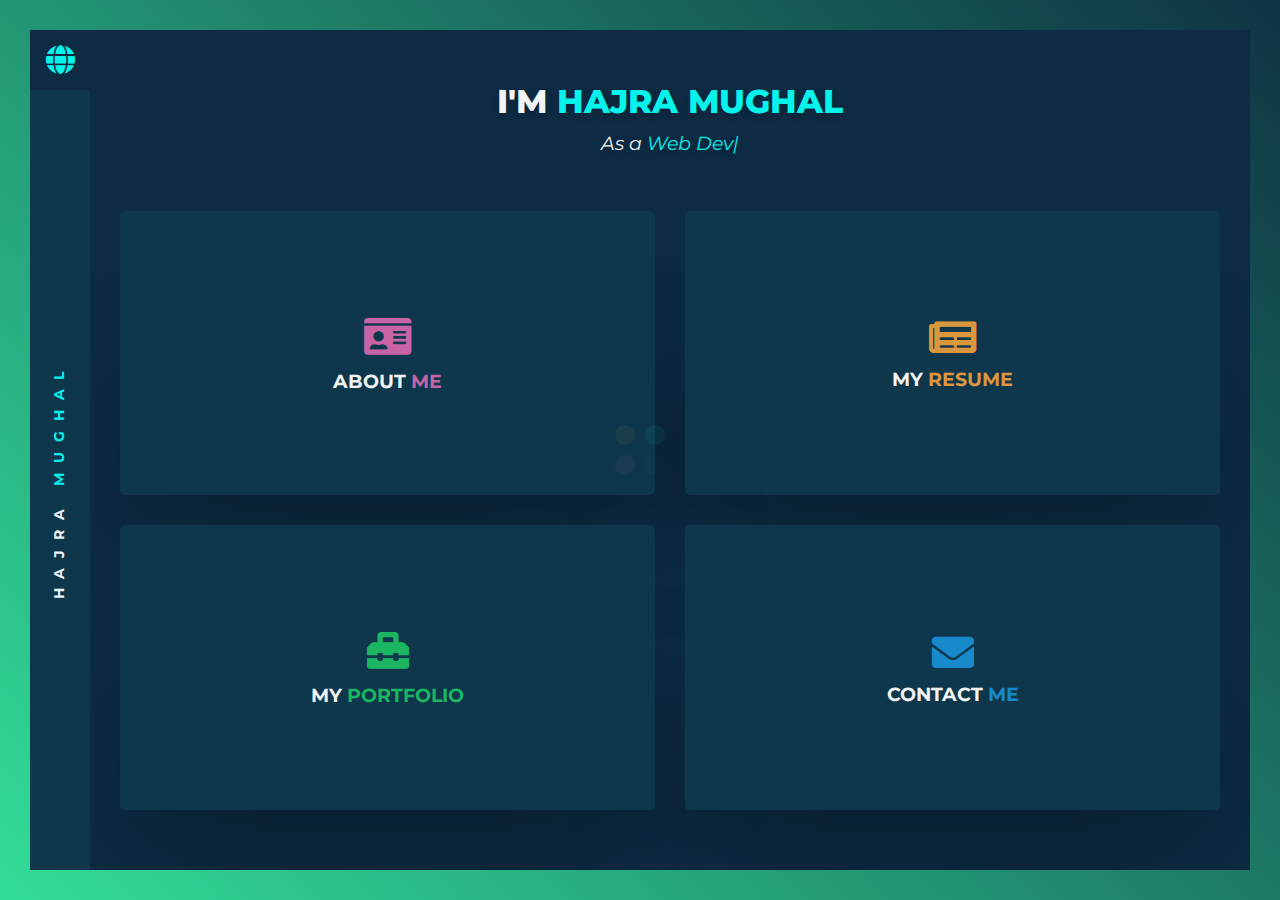
==== commit 49e0e084: "changes" ====
--- a/index.html
+++ b/index.html
@@ -3,18 +3,21 @@
 
 
 <!-- Mirrored from riettsruff.com/projects/web-templates/metronal/preview/index2.html by HTTrack Website Copier/3.x [XR&CO'2014], Wed, 09 Dec 2020 16:01:29 GMT -->
+
 <head>
 	<meta charset="UTF-8">
 	<meta http-equiv="X-UA-Compatible" content="IE=edge">
 	<meta name="viewport" content="width=device-width, initial-scale=1.0, shrink-to-fit=no">
 	<!-- Description -->
-	<meta name="description" content="Metronal is a clean and elegant Personal Portfolio Page. Metronal comes with a very attractive, simple and beautiful design with the effectiveness of colorful simplicity.">
+	<meta name="description"
+		content="Metronal is a clean and elegant Personal Portfolio Page. Metronal comes with a very attractive, simple and beautiful design with the effectiveness of colorful simplicity.">
 	<!-- Keywords -->
 	<meta name="keywords" content="Metronal, Personal Page, Portfolio, CV, Resume, One Page, Web Template">
 	<!-- Title -->
-	<title>Jason D. Smith</title>
+	<title>Hajra Mughal</title>
 	<!-- Google Fonts -->
-	<link href="https://fonts.googleapis.com/css?family=Montserrat:400,400i,700,800%7COpen+Sans:400,400i,700" rel="stylesheet">
+	<link href="https://fonts.googleapis.com/css?family=Montserrat:400,400i,700,800%7COpen+Sans:400,400i,700"
+		rel="stylesheet">
 	<!-- CSS Files -->
 	<link href="vendors/bootstrap/css/bootstrap.min.css" rel="stylesheet">
 	<link href="vendors/fontawesome/css/all.min.css" rel="stylesheet">
@@ -59,8 +62,8 @@
 						<div class="inner-content">
 							<!-- Head Content Starts -->
 							<div class="head-content">
-								<h3>I'M <span class="name">Jason D. Smith</span></h3>
-								<h5>As a <span class="passion" data-text="Web Developer, UI/UX Designer"></span></h5>
+								<h3>I'M <span class="name">Hajra Mughal</span></h3>
+								<h5>As a <span class="passion" data-text="Web Developer, Web Designer"></span></h5>
 							</div>
 							<!-- Head Content Ends -->
 							<!-- Content Starts -->
@@ -159,158 +162,27 @@
 										<!-- Summary Starts -->
 										<div class="summary col-md-10 col-sm-9 col-12">
 											<!-- Single Paragraph Starts -->
-											<p>I am a UI/UX Designer &amp; Web Developer from Silicon Valley, USA. I am very passionate and dedicated to my work. I have 5 years more work experience. And enjoy working in a team or individual.</p>
+											<p>Hi, I'm a full-stack web developer with an experience of about 4+ years
+												on web development with a responsive layout. I can build professional
+												websites using WordPress and many other tools. I've great experience in
+												E-commerce using WordPress. Feel free to leave your message if you are
+												interested to hire me.</p>
 											<!-- Single Paragraph Ends -->
 										</div>
 										<!-- Summary Ends -->
-										<!-- Single Profile Starts -->
-										<div class="profile col-12 col-sm-6">
-											<ul>
-												<!-- Single Content On Profile Starts -->
-												<li>
-													<span class="label">
-														<i class="fas fa-angle-double-right"></i><span>First Name</span>
-													</span>
-													<span class="dash">-</span>
-													<span class="value">Jason</span>
-												</li>
-												<!-- Single Content On Profile Ends -->
-												<!-- Single Content On Profile Starts -->
-												<li>
-													<span class="label">
-														<i class="fas fa-angle-double-right"></i><span>Last Name</span>
-													</span>
-													<span class="dash">-</span>
-													<span class="value">Smith</span>
-												</li>
-												<!-- Single Content On Profile Ends -->
-												<!-- Single Content On Profile Starts -->
-												<li>
-													<span class="label">
-														<i class="fas fa-angle-double-right"></i><span>Date of Birth</span>
-													</span>
-													<span class="dash">-</span>
-													<span class="value">08 June 1992</span>
-												</li>
-												<!-- Single Content On Profile Ends -->
-												<!-- Single Content On Profile Starts -->
-												<li>
-													<span class="label">
-														<i class="fas fa-angle-double-right"></i><span>Nationality</span>
-													</span>
-													<span class="dash">-</span>
-													<span class="value">United States</span>
-												</li>
-												<!-- Single Content On Profile Ends -->
-											</ul>
-										</div>
-										<!-- Single Profile Ends -->
-										<!-- Single Profile Starts -->
-										<div class="profile col-12 col-sm-6">
-											<ul>
-												<!-- Single Content On Profile Starts -->
-												<li>
-													<span class="label">
-														<i class="fas fa-angle-double-right"></i><span>Phone</span>
-													</span>
-													<span class="dash">-</span>
-													<span class="value">+76 21 19 34 20</span>
-												</li>
-												<!-- Single Content On Profile Ends -->
-												<!-- Single Content On Profile Starts -->
-												<li>
-													<span class="label">
-														<i class="fas fa-angle-double-right"></i><span>Email</span>
-													</span>
-													<span class="dash">-</span>
-													<span class="value">you@yourwebsite.com</span>
-												</li>
-												<!-- Single Content On Profile Ends -->
-												<!-- Single Content On Profile Starts -->
-												<li>
-													<span class="label">
-														<i class="fas fa-angle-double-right"></i><span>Address</span>
-													</span>
-													<span class="dash">-</span>
-													<span class="value">Silicon Valley, USA</span>
-												</li>
-												<!-- Single Content On Profile Ends -->
-												<!-- Single Content On Profile Starts -->
-												<li>
-													<span class="label">
-														<i class="fas fa-angle-double-right"></i><span>Languages</span>
-													</span>
-													<span class="dash">-</span>
-													<span class="value">English, China</span>
-												</li>
-												<!-- Single Content On Profile Ends -->
-											</ul>
-										</div>
-										<!-- Single Profile Ends -->
-										<!-- Social Media Starts -->
-										<div class="social-media col-12">
-											<ul>
-												<!-- Single Social Media Starts -->
-												<li>
-													<a href="#">
-														<span class="front">
-															<i class="fab fa-facebook-f"></i>
-														</span>
-														<span class="back">
-															<i class="fab fa-facebook-f"></i>
-														</span>
-													</a>
-												</li>
-												<!-- Single Social Media Ends -->
-												<!-- Single Social Media Starts -->
-												<li>
-													<a href="#">
-														<span class="front">
-															<i class="fab fa-twitter"></i>
-														</span>
-														<span class="back">
-															<i class="fab fa-twitter"></i>
-														</span>
-													</a>
-												</li>
-												<!-- Single Social Media Ends -->
-												<!-- Single Social Media Starts -->
-												<li>
-													<a href="#">
-														<span class="front">
-															<i class="fab fa-instagram"></i>
-														</span>
-														<span class="back">
-															<i class="fab fa-instagram"></i>
-														</span>
-													</a>
-												</li>
-												<!-- Single Social Media Ends -->
-												<!-- Single Social Media Starts -->
-												<li>
-													<a href="#">
-														<span class="front">
-															<i class="fab fa-linkedin-in"></i>
-														</span>
-														<span class="back">
-															<i class="fab fa-linkedin-in"></i>
-														</span>
-													</a>
-												</li>
-												<!-- Single Social Media Ends -->
-											</ul>
-										</div>
-										<!-- Social Media Ends -->
+									
 										<!-- Button Wrapper Starts -->
 										<div class="button-wrapper col-12">
 											<!-- Single Button Starts -->
 											<div class="single-button">
 												<a href="#">
 													<span class="front">
-														<i class="fas fa-file-pdf"></i><span class="value">Download <span>CV</span></span>
+														<i class="fas fa-file-pdf"></i><span class="value">Download
+															<span>CV</span></span>
 													</span>
 													<span class="back">
-														<i class="fas fa-file-pdf"></i><span class="value">Download <span>CV</span></span>
+														<i class="fas fa-file-pdf"></i><span class="value">Download
+															<span>CV</span></span>
 													</span>
 												</a>
 											</div>
@@ -319,10 +191,12 @@
 											<div class="single-button" id="contact-me">
 												<a href="#contact" id="contact-button">
 													<span class="front">
-														<i class="fas fa-envelope"></i><span class="value">Contact <span>Me</span></span>
+														<i class="fas fa-envelope"></i><span class="value">Contact
+															<span>Me</span></span>
 													</span>
 													<span class="back">
-														<i class="fas fa-envelope"></i><span class="value">Contact <span>Me</span></span>
+														<i class="fas fa-envelope"></i><span class="value">Contact
+															<span>Me</span></span>
 													</span>
 												</a>
 											</div>
@@ -348,9 +222,11 @@
 												<li>
 													<ul>
 														<li class="service-name">
-															<i class="fas fa-angle-double-right"></i><span>Web Design</span>
+															<i class="fas fa-angle-double-right"></i><span>Web
+																Design</span>
 														</li>
-														<li class="service-body">Lorem ipsum dolor sit amet, consectetur adipisicing elit. Inventore exercitationem.</li>
+														<li class="service-body">Lorem ipsum dolor sit amet, consectetur
+															adipisicing elit. Inventore exercitationem.</li>
 													</ul>
 												</li>
 											</ul>
@@ -366,9 +242,11 @@
 												<li>
 													<ul>
 														<li class="service-name">
-															<i class="fas fa-angle-double-right"></i><span>Web Development</span>
+															<i class="fas fa-angle-double-right"></i><span>Web
+																Development</span>
 														</li>
-														<li class="service-body">Lorem ipsum dolor sit amet, consectetur adipisicing elit dio hic deser.</li>
+														<li class="service-body">Lorem ipsum dolor sit amet, consectetur
+															adipisicing elit dio hic deser.</li>
 													</ul>
 												</li>
 											</ul>
@@ -384,9 +262,12 @@
 												<li>
 													<ul>
 														<li class="service-name">
-															<i class="fas fa-angle-double-right"></i><span>UI / UX Design</span>
+															<i class="fas fa-angle-double-right"></i><span>Wordpress
+																Website</span>
 														</li>
-														<li class="service-body">Lorem ipsum dolor sit amet, consectetur adipisicing elit. Ipsa, nostrum ad temporibus consequuntur nobis.</li>
+														<li class="service-body">Wordpress website design Lorem ipsum
+															dolor sit amet, consectetur adipisicing elit. Ipsa, nostrum
+															ad temporibus consequuntur nobis.</li>
 													</ul>
 												</li>
 											</ul>
@@ -402,9 +283,52 @@
 												<li>
 													<ul>
 														<li class="service-name">
-															<i class="fas fa-angle-double-right"></i><span>Photography</span>
+															<i class="fas fa-angle-double-right"></i><span>E-Commerce
+																Website</span>
 														</li>
-														<li class="service-body">Lorem ipsum dolor sit amet, consectetur adipisicing elit. Alias adef trescing provident perferendis.</li>
+														<li class="service-body">Multi Vendor Ecommerce Lorem ipsum
+															dolor sit amet, consectetur adipisicing elit. Alias adef
+															trescing provident perferendis.</li>
+													</ul>
+												</li>
+											</ul>
+										</div>
+										<!-- Single Service Ends -->
+										<!-- Single Service Starts -->
+										<div class="single-service col-sm-6 col-12">
+											<ul>
+												<li class="service-number">
+													<span class="first-word">Service</span>
+													<span class="second-word">05</span>
+												</li>
+												<li>
+													<ul>
+														<li class="service-name">
+															<i class="fas fa-angle-double-right"></i><span>Website
+																Builders & CMS</span>
+														</li>
+														<li class="service-body">Lorem ipsum dolor sit amet, consectetur
+															adipisicing elit. Inventore exercitationem.</li>
+													</ul>
+												</li>
+											</ul>
+										</div>
+										<!-- Single Service Ends -->
+										<!-- Single Service Starts -->
+										<div class="single-service col-sm-6 col-12">
+											<ul>
+												<li class="service-number">
+													<span class="first-word">Service</span>
+													<span class="second-word">06</span>
+												</li>
+												<li>
+													<ul>
+														<li class="service-name">
+															<i class="fas fa-angle-double-right"></i><span>Website into
+																Android App</span>
+														</li>
+														<li class="service-body">Lorem ipsum dolor sit amet, consectetur
+															adipisicing elit. Inventore exercitationem.</li>
 													</ul>
 												</li>
 											</ul>
@@ -458,7 +382,7 @@
 											<ul>
 												<!-- Skills Heading Starts -->
 												<li class="skills-heading">
-													<span class="first-word">Soft</span>
+													<span class="first-word">Hard</span>
 													<span class="second-word">Skills</span>
 												</li>
 												<!-- Skills Heading Ends -->
@@ -468,10 +392,11 @@
 														<li class="single-skill">
 															<ul>
 																<li class="skill-name">
-																	<i class="fas fa-angle-double-right"></i><span>Leadership</span>
+																	<i class="fas fa-angle-double-right"></i><span>Html5
+																		/ CSS3</span>
 																</li>
 																<!-- Range Of Percentage 0% - 100% -->
-																<li class="percentage">70%</li>
+																<li class="percentage">85%</li>
 																<li class="progress-wrapper">
 																	<span class="progress"></span>
 																</li>
@@ -482,10 +407,11 @@
 														<li class="single-skill">
 															<ul>
 																<li class="skill-name">
-																	<i class="fas fa-angle-double-right"></i><span>Teamwork</span>
+																	<i
+																		class="fas fa-angle-double-right"></i><span>Bootstrap</span>
 																</li>
 																<!-- Range Of Percentage 0% - 100% -->
-																<li class="percentage">85%</li>
+																<li class="percentage">75%</li>
 																<li class="progress-wrapper">
 																	<span class="progress"></span>
 																</li>
@@ -496,21 +422,8 @@
 														<li class="single-skill">
 															<ul>
 																<li class="skill-name">
-																	<i class="fas fa-angle-double-right"></i><span>Communication</span>
-																</li>
-																<!-- Range Of Percentage 0% - 100% -->
-																<li class="percentage">75%</li>
-																<li class="progress-wrapper">
-																	<span class="progress"></span>
-																</li>
-															</ul>
-														</li>
-														<!-- Single Skill Ends -->
-														<!-- Single Skill Starts -->
-														<li class="single-skill">
-															<ul>
-																<li class="skill-name">
-																	<i class="fas fa-angle-double-right"></i><span>Problem Solving</span>
+																	<i class="fas fa-angle-double-right"></i><span>Javascript
+																		/ Jquery</span>
 																</li>
 																<!-- Range Of Percentage 0% - 100% -->
 																<li class="percentage">90%</li>
@@ -540,7 +453,8 @@
 														<li class="single-skill">
 															<ul>
 																<li class="skill-name">
-																	<i class="fas fa-angle-double-right"></i><span>HTML5 / CSS3</span>
+																	<i class="fas fa-angle-double-right"></i><span>PHP /
+																		AJAX / OOP</span>
 																</li>
 																<!-- Range Of Percentage 0% - 100% -->
 																<li class="percentage">95%</li>
@@ -554,7 +468,8 @@
 														<li class="single-skill">
 															<ul>
 																<li class="skill-name">
-																	<i class="fas fa-angle-double-right"></i><span>Javascript / React.js</span>
+																	<i class="fas fa-angle-double-right"></i><span>MySqli
+																		/ Oracle</span>
 																</li>
 																<!-- Range Of Percentage 0% - 100% -->
 																<li class="percentage">80%</li>
@@ -568,24 +483,11 @@
 														<li class="single-skill">
 															<ul>
 																<li class="skill-name">
-																	<i class="fas fa-angle-double-right"></i><span>PHP / Laravel</span>
+																	<i class="fas fa-angle-double-right"></i><span>Wordpress
+																		Design</span>
 																</li>
 																<!-- Range Of Percentage 0% - 100% -->
 																<li class="percentage">70%</li>
-																<li class="progress-wrapper">
-																	<span class="progress"></span>
-																</li>
-															</ul>
-														</li>
-														<!-- Single Skill Ends -->
-														<!-- Single Skill Starts -->
-														<li class="single-skill">
-															<ul>
-																<li class="skill-name">
-																	<i class="fas fa-angle-double-right"></i><span>UI / UX Design</span>
-																</li>
-																<!-- Range Of Percentage 0% - 100% -->
-																<li class="percentage">85%</li>
 																<li class="progress-wrapper">
 																	<span class="progress"></span>
 																</li>
@@ -601,85 +503,53 @@
 								</div>
 								<!-- Skills Ends -->
 								<!-- Education Starts -->
-								<div class="education">
-									<!-- Education Heading Starts -->
+								<!-- <div class="education">
 									<h5>Education</h5>
-									<!-- Education Heading Ends -->
 									<div class="row no-gutters">
-										<!-- Single Education Starts -->
+										<div class="single-education col-sm-6 col-12">
+											<ul>
+												<li class="education-when-where">
+													<span class="when">2014 - 2018</span>
+													<span class="where">GCWUF</span>
+												</li>
+												<li>
+													<ul>
+														<li class="education-name">
+															<i class="fas fa-angle-double-right"></i><span>Bechelor of
+																Computer Science
+															</span>
+														</li>
+														<li class="education-body">Lorem ipsum dolor sit amet,
+															consectetur adipisicing elit. Alias provident perferendis in
+															nesciunt.</li>
+													</ul>
+												</li>
+											</ul>
+										</div>
+								
+								
 										<div class="single-education col-sm-6 col-12">
 											<ul>
 												<li class="education-when-where">
 													<span class="when">2017 - 2018</span>
-													<span class="where">China</span>
+													<span class="where">GoggleBiz</span>
 												</li>
 												<li>
 													<ul>
 														<li class="education-name">
-															<i class="fas fa-angle-double-right"></i><span>Web Programming Course</span>
+															<i class="fas fa-angle-double-right"></i><span>Web Developer
+																and Designer
+																Degree</span>
 														</li>
-														<li class="education-body">Lorem ipsum dolor sit amet, consectetur adipisicing elit. Alias provident perferendis in nesciunt.</li>
+														<li class="education-body">Lorem ipsum dolor sit amet,
+															consectetur adipisicing elit. Ipsa nostrum. Alias provident
+															adipisicing elit.</li>
 													</ul>
 												</li>
 											</ul>
 										</div>
-										<!-- Single Education Ends -->
-										<!-- Single Education Starts -->
-										<div class="single-education col-sm-6 col-12">
-											<ul>
-												<li class="education-when-where">
-													<span class="when">2013 - 2017</span>
-													<span class="where">New York</span>
-												</li>
-												<li>
-													<ul>
-														<li class="education-name">
-															<i class="fas fa-angle-double-right"></i><span>Masters Degree</span>
-														</li>
-														<li class="education-body">Lorem ipsum dolor sit amet, consectetur adipisicing elit. Ipsa nostrum. Alias provident adipisicing elit.</li>
-													</ul>
-												</li>
-											</ul>
 										</div>
-										<!-- Single Education Ends -->
-										<!-- Single Education Starts -->
-										<div class="single-education col-sm-6 col-12">
-											<ul>
-												<li class="education-when-where">
-													<span class="when">2009 - 2013</span>
-													<span class="where">Finland</span>
-												</li>
-												<li>
-													<ul>
-														<li class="education-name">
-															<i class="fas fa-angle-double-right"></i><span>Bachelor Degree</span>
-														</li>
-														<li class="education-body">Lorem ipsum dolor sit amet, consectetur adipisicing elit dio hic deser.</li>
-													</ul>
-												</li>
-											</ul>
-										</div>
-										<!-- Single Education Ends -->
-										<!-- Single Education Starts -->
-										<div class="single-education col-sm-6 col-12">
-											<ul>
-												<li class="education-when-where">
-													<span class="when">2006 - 2009</span>
-													<span class="where">New York</span>
-												</li>
-												<li>
-													<ul>
-														<li class="education-name">
-															<i class="fas fa-angle-double-right"></i><span>Engineering Diploma</span>
-														</li>
-														<li class="education-body">Lorem ipsum dolor sit amet, consectetur adipisicing elit. Inventore exercitationem.</li>
-													</ul>
-												</li>
-											</ul>
-										</div>
-										<!-- Single Education Ends -->
-									</div>
-								</div>
+								</div> -->
 								<!-- Education Ends -->
 								<!-- Experience Starts -->
 								<div class="experience">
@@ -691,15 +561,18 @@
 										<div class="single-experience col-sm-6 col-12">
 											<ul>
 												<li class="experience-when-where">
-													<span class="when">2017 - Present</span>
-													<span class="where">Google</span>
+													<span class="when">2019 - Present</span>
+													<span class="where">GCWUF</span>
 												</li>
 												<li>
 													<ul>
 														<li class="experience-name">
-															<i class="fas fa-angle-double-right"></i><span>Full-Stack Web Developer</span>
+															<i class="fas fa-angle-double-right"></i><span>Full-Stack
+																Web Developer</span>
 														</li>
-														<li class="experience-body">Lorem ipsum dolor sit amet, consectetur adipisicing elit. Alias provident perferendis.</li>
+														<li class="experience-body">Lorem ipsum dolor sit amet,
+															consectetur adipisicing elit. Alias provident perferendis.
+														</li>
 													</ul>
 												</li>
 											</ul>
@@ -709,15 +582,18 @@
 										<div class="single-experience col-sm-6 col-12">
 											<ul>
 												<li class="experience-when-where">
-													<span class="when">2013 - 2017</span>
-													<span class="where">IBM</span>
+													<span class="when">2018 - 2019</span>
+													<span class="where">TechBeck</span>
 												</li>
 												<li>
 													<ul>
 														<li class="experience-name">
-															<i class="fas fa-angle-double-right"></i><span>UI / UX Designer</span>
+															<i class="fas fa-angle-double-right"></i><span>Full-Stack
+																Web Developer</span>
 														</li>
-														<li class="experience-body">Lorem ipsum dolor sit amet, consectetur adipisicing elit. Ipsa, nostrum ad temporibus.</li>
+														<li class="experience-body">Lorem ipsum dolor sit amet,
+															consectetur adipisicing elit. Ipsa, nostrum ad temporibus.
+														</li>
 													</ul>
 												</li>
 											</ul>
@@ -727,33 +603,16 @@
 										<div class="single-experience col-sm-6 col-12">
 											<ul>
 												<li class="experience-when-where">
-													<span class="when">2010 - 2013</span>
-													<span class="where">Envato</span>
+													<span class="when">2017 - Present</span>
+													<span class="where">Freelancing</span>
 												</li>
 												<li>
 													<ul>
 														<li class="experience-name">
-															<i class="fas fa-angle-double-right"></i><span>Front-End Developer</span>
+															<i class="fas fa-angle-double-right"></i><span>Full-Stack Web Developer</span>
 														</li>
-														<li class="experience-body">Lorem ipsum dolor sit amet, consectetur adipisicing elit dio hic deser.</li>
-													</ul>
-												</li>
-											</ul>
-										</div>
-										<!-- Single Experience Ends -->
-										<!-- Single Experience Starts -->
-										<div class="single-experience col-sm-6 col-12">
-											<ul>
-												<li class="experience-when-where">
-													<span class="when">2008 - 2010</span>
-													<span class="where">Adobe</span>
-												</li>
-												<li>
-													<ul>
-														<li class="experience-name">
-															<i class="fas fa-angle-double-right"></i><span>Community Manager</span>
-														</li>
-														<li class="experience-body">Lorem ipsum dolor sit amet, consectetur adipisicing elit. Inventore exercitationem.</li>
+														<li class="experience-body">Lorem ipsum dolor sit amet,
+															consectetur adipisicing elit dio hic deser.</li>
 													</ul>
 												</li>
 											</ul>
@@ -774,9 +633,10 @@
 												<li class="fun-fact-icon">
 													<i class="fas fa-business-time fa-3x"></i>
 												</li>
-												<li class="fun-fact-value">5+</li>
+												<li class="fun-fact-value">4+</li>
 												<li class="fun-fact-body">
-													<i class="fas fa-angle-double-right"></i><span>Years Experience</span>
+													<i class="fas fa-angle-double-right"></i><span>Years
+														Experience</span>
 												</li>
 											</ul>
 										</div>
@@ -787,7 +647,7 @@
 												<li class="fun-fact-icon">
 													<i class="fas fa-handshake fa-3x"></i>
 												</li>
-												<li class="fun-fact-value">40+</li>
+												<li class="fun-fact-value">30+</li>
 												<li class="fun-fact-body">
 													<i class="fas fa-angle-double-right"></i><span>Done Projects</span>
 												</li>
@@ -800,9 +660,10 @@
 												<li class="fun-fact-icon">
 													<i class="fas fa-heart fa-3x"></i>
 												</li>
-												<li class="fun-fact-value">87+</li>
+												<li class="fun-fact-value">20+</li>
 												<li class="fun-fact-body">
-													<i class="fas fa-angle-double-right"></i><span>Happy Customers</span>
+													<i class="fas fa-angle-double-right"></i><span>Happy
+														Customers</span>
 												</li>
 											</ul>
 										</div>
@@ -810,20 +671,6 @@
 									</div>
 								</div>
 								<!-- Fun Facts Ends -->
-								<!-- Button Wrapper Starts -->
-								<div class="button-wrapper">
-									<!-- Single Button Starts -->
-									<a href="#">
-										<span class="front">
-											<i class="fas fa-file-pdf"></i><span class="value">Download <span>Resume</span></span>
-										</span>
-										<span class="back">
-											<i class="fas fa-file-pdf"></i><span class="value">Download <span>Resume</span></span>
-										</span>
-									</a>
-									<!-- Single Button Ends -->
-								</div>
-								<!-- Button Wrapper Ends -->
 							</div>
 							<!-- Content Ends -->
 						</div>
@@ -902,7 +749,8 @@
 												<div class="item web-templates col-md-4 col-sm-6 col-12">
 													<!-- Image Starts -->
 													<div class="image">
-														<img src="img/projects/data-analysis-landing-page.jpg" alt="Data Analysis Landing Page">
+														<img src="img/projects/data-analysis-landing-page.jpg"
+															alt="Data Analysis Landing Page">
 													</div>
 													<!-- Image Ends -->
 													<!-- Overlay Starts -->
@@ -910,10 +758,12 @@
 														<!-- View More (Button) Starts -->
 														<a class="view-more" href="#data-analysis-landing-page">
 															<span class="front">
-																<i class="far fa-eye"></i><span class="value">View <span>More</span></span>
+																<i class="far fa-eye"></i><span class="value">View
+																	<span>More</span></span>
 															</span>
 															<span class="back">
-																<i class="far fa-eye"></i><span class="value">View <span>More</span></span>
+																<i class="far fa-eye"></i><span class="value">View
+																	<span>More</span></span>
 															</span>
 														</a>
 														<!-- View More (Button) Ends -->
@@ -941,7 +791,9 @@
 													<!-- Project Popup Starts -->
 													<div id="data-analysis-landing-page" class="project-popup mfp-hide">
 														<!-- Project Picture On Popup Starts -->
-														<img class="project-picture" src="img/projects/data-analysis-landing-page.jpg" alt="Data Analysis Landing Page">
+														<img class="project-picture"
+															src="img/projects/data-analysis-landing-page.jpg"
+															alt="Data Analysis Landing Page">
 														<!-- Project Picture On Popup Ends -->
 														<!-- Project Name Starts -->
 														<h5 class="project-name">Data Analysis Landing Page</h5>
@@ -976,10 +828,21 @@
 															<!-- Project Description Starts -->
 															<div class="project-description">
 																<!-- Single Paragraph Starts -->
-																<p>Lorem ipsum dolor sit amet, consectetur adipisicing elit. Laudantium esse Rem quidem, incidunt ad numquam quibusdam hic. Iste, sunt, corporis. Nisi itaque eligendi illum quod, ipsam dolor commodi blanditiis iste. Consequuntur doloribus accusantium sed tempora voluptatum, quisquam sit modi qui maxime reiciendis, harum, earum. Eum, ex quam excepturi.</p>
+																<p>Lorem ipsum dolor sit amet, consectetur adipisicing
+																	elit. Laudantium esse Rem quidem, incidunt ad
+																	numquam quibusdam hic. Iste, sunt, corporis. Nisi
+																	itaque eligendi illum quod, ipsam dolor commodi
+																	blanditiis iste. Consequuntur doloribus accusantium
+																	sed tempora voluptatum, quisquam sit modi qui maxime
+																	reiciendis, harum, earum. Eum, ex quam excepturi.
+																</p>
 																<!-- Single Paragraph Ends -->
 																<!-- Single Paragraph Starts -->
-																<p>Lorem ipsum dolor sit amet, consectetur adipisicing elit. Possimus expedita explicabo sed voluptatum minus quos dolorum officia odio reiciendis nesciunt. Cupiditate, aperiam, architecto exercitationem repudiandae quas quisquam incidunt et quasi.</p>
+																<p>Lorem ipsum dolor sit amet, consectetur adipisicing
+																	elit. Possimus expedita explicabo sed voluptatum
+																	minus quos dolorum officia odio reiciendis nesciunt.
+																	Cupiditate, aperiam, architecto exercitationem
+																	repudiandae quas quisquam incidunt et quasi.</p>
 																<!-- Single Paragraph -->
 															</div>
 															<!-- Project Description Ends -->
@@ -1005,7 +868,8 @@
 												<div class="item logos drawings col-md-4 col-sm-6 col-12">
 													<!-- Image Starts -->
 													<div class="image">
-														<img src="img/projects/hand-drawn-space-badge-collection.jpg" alt="Hand Drawn Space Badge Collection">
+														<img src="img/projects/hand-drawn-space-badge-collection.jpg"
+															alt="Hand Drawn Space Badge Collection">
 													</div>
 													<!-- Image Ends -->
 													<!-- Overlay Starts -->
@@ -1013,10 +877,12 @@
 														<!-- View More (Button) Starts -->
 														<a class="view-more" href="#hand-drawn-space-badge-collection">
 															<span class="front">
-																<i class="far fa-eye"></i><span class="value">View <span>More</span></span>
+																<i class="far fa-eye"></i><span class="value">View
+																	<span>More</span></span>
 															</span>
 															<span class="back">
-																<i class="far fa-eye"></i><span class="value">View <span>More</span></span>
+																<i class="far fa-eye"></i><span class="value">View
+																	<span>More</span></span>
 															</span>
 														</a>
 														<!-- View More (Button) Ends -->
@@ -1042,9 +908,12 @@
 													</div>
 													<!-- Overlay Ends -->
 													<!-- Project Popup Starts -->
-													<div id="hand-drawn-space-badge-collection" class="project-popup mfp-hide">
+													<div id="hand-drawn-space-badge-collection"
+														class="project-popup mfp-hide">
 														<!-- Project Picture On Popup Starts -->
-														<img class="project-picture" src="img/projects/hand-drawn-space-badge-collection.jpg" alt="Hand Drawn Space Badge Collection">
+														<img class="project-picture"
+															src="img/projects/hand-drawn-space-badge-collection.jpg"
+															alt="Hand Drawn Space Badge Collection">
 														<!-- Project Picture On Popup Ends -->
 														<!-- Project Name Starts -->
 														<h5 class="project-name">Hand Drawn Space Badge</h5>
@@ -1079,10 +948,21 @@
 															<!-- Project Description Starts -->
 															<div class="project-description">
 																<!-- Single Paragraph Starts -->
-																<p>Lorem ipsum dolor sit amet, consectetur adipisicing elit. Laudantium esse Rem quidem, incidunt ad numquam quibusdam hic. Iste, sunt, corporis. Nisi itaque eligendi illum quod, ipsam dolor commodi blanditiis iste. Consequuntur doloribus accusantium sed tempora voluptatum, quisquam sit modi qui maxime reiciendis, harum, earum. Eum, ex quam excepturi.</p>
+																<p>Lorem ipsum dolor sit amet, consectetur adipisicing
+																	elit. Laudantium esse Rem quidem, incidunt ad
+																	numquam quibusdam hic. Iste, sunt, corporis. Nisi
+																	itaque eligendi illum quod, ipsam dolor commodi
+																	blanditiis iste. Consequuntur doloribus accusantium
+																	sed tempora voluptatum, quisquam sit modi qui maxime
+																	reiciendis, harum, earum. Eum, ex quam excepturi.
+																</p>
 																<!-- Single Paragraph Ends -->
 																<!-- Single Paragraph Starts -->
-																<p>Lorem ipsum dolor sit amet, consectetur adipisicing elit. Possimus expedita explicabo sed voluptatum minus quos dolorum officia odio reiciendis nesciunt. Cupiditate, aperiam, architecto exercitationem repudiandae quas quisquam incidunt et quasi.</p>
+																<p>Lorem ipsum dolor sit amet, consectetur adipisicing
+																	elit. Possimus expedita explicabo sed voluptatum
+																	minus quos dolorum officia odio reiciendis nesciunt.
+																	Cupiditate, aperiam, architecto exercitationem
+																	repudiandae quas quisquam incidunt et quasi.</p>
 																<!-- Single Paragraph -->
 															</div>
 															<!-- Project Description Ends -->
@@ -1108,7 +988,8 @@
 												<div class="item web-templates col-md-4 col-sm-6 col-12">
 													<!-- Image Starts -->
 													<div class="image">
-														<img src="img/projects/modern-teamwork-landing-page.jpg" alt="Modern Teamwork Landing Page">
+														<img src="img/projects/modern-teamwork-landing-page.jpg"
+															alt="Modern Teamwork Landing Page">
 													</div>
 													<!-- Image Ends -->
 													<!-- Overlay Starts -->
@@ -1116,17 +997,20 @@
 														<!-- View More (Button) Starts -->
 														<a class="view-more" href="#modern-teamwork-landing-page">
 															<span class="front">
-																<i class="far fa-eye"></i><span class="value">View <span>More</span></span>
+																<i class="far fa-eye"></i><span class="value">View
+																	<span>More</span></span>
 															</span>
 															<span class="back">
-																<i class="far fa-eye"></i><span class="value">View <span>More</span></span>
+																<i class="far fa-eye"></i><span class="value">View
+																	<span>More</span></span>
 															</span>
 														</a>
 														<!-- View More (Button) Ends -->
 														<!-- Image Info Starts -->
 														<div class="image-info">
 															<!-- Project Name Starts -->
-															<span class="project-name">Modern Teamwork Landing Page</span>
+															<span class="project-name">Modern Teamwork Landing
+																Page</span>
 															<!-- Project Name Ends -->
 															<!-- Project Tags Starts -->
 															<span class="project-tags">
@@ -1145,9 +1029,12 @@
 													</div>
 													<!-- Overlay Ends -->
 													<!-- Project Popup Starts -->
-													<div id="modern-teamwork-landing-page" class="project-popup mfp-hide">
+													<div id="modern-teamwork-landing-page"
+														class="project-popup mfp-hide">
 														<!-- Project Picture On Popup Starts -->
-														<img class="project-picture" src="img/projects/modern-teamwork-landing-page.jpg" alt="Modern Teamwork Landing Page">
+														<img class="project-picture"
+															src="img/projects/modern-teamwork-landing-page.jpg"
+															alt="Modern Teamwork Landing Page">
 														<!-- Project Picture On Popup Ends -->
 														<!-- Project Name Starts -->
 														<h5 class="project-name">Modern Teamwork Landing Page</h5>
@@ -1182,10 +1069,21 @@
 															<!-- Project Description Starts -->
 															<div class="project-description">
 																<!-- Single Paragraph Starts -->
-																<p>Lorem ipsum dolor sit amet, consectetur adipisicing elit. Laudantium esse Rem quidem, incidunt ad numquam quibusdam hic. Iste, sunt, corporis. Nisi itaque eligendi illum quod, ipsam dolor commodi blanditiis iste. Consequuntur doloribus accusantium sed tempora voluptatum, quisquam sit modi qui maxime reiciendis, harum, earum. Eum, ex quam excepturi.</p>
+																<p>Lorem ipsum dolor sit amet, consectetur adipisicing
+																	elit. Laudantium esse Rem quidem, incidunt ad
+																	numquam quibusdam hic. Iste, sunt, corporis. Nisi
+																	itaque eligendi illum quod, ipsam dolor commodi
+																	blanditiis iste. Consequuntur doloribus accusantium
+																	sed tempora voluptatum, quisquam sit modi qui maxime
+																	reiciendis, harum, earum. Eum, ex quam excepturi.
+																</p>
 																<!-- Single Paragraph Ends -->
 																<!-- Single Paragraph Starts -->
-																<p>Lorem ipsum dolor sit amet, consectetur adipisicing elit. Possimus expedita explicabo sed voluptatum minus quos dolorum officia odio reiciendis nesciunt. Cupiditate, aperiam, architecto exercitationem repudiandae quas quisquam incidunt et quasi.</p>
+																<p>Lorem ipsum dolor sit amet, consectetur adipisicing
+																	elit. Possimus expedita explicabo sed voluptatum
+																	minus quos dolorum officia odio reiciendis nesciunt.
+																	Cupiditate, aperiam, architecto exercitationem
+																	repudiandae quas quisquam incidunt et quasi.</p>
 																<!-- Single Paragraph -->
 															</div>
 															<!-- Project Description Ends -->
@@ -1211,7 +1109,8 @@
 												<div class="item drawings col-md-4 col-sm-6 col-12">
 													<!-- Image Starts -->
 													<div class="image">
-														<img src="img/projects/pack-of-polygonal-animal-tattoos.jpg" alt="Pack Of Polygonal Animal Tattoos">
+														<img src="img/projects/pack-of-polygonal-animal-tattoos.jpg"
+															alt="Pack Of Polygonal Animal Tattoos">
 													</div>
 													<!-- Image Ends -->
 													<!-- Overlay Starts -->
@@ -1219,17 +1118,20 @@
 														<!-- View More (Button) Starts -->
 														<a class="view-more" href="#pack-of-polygonal-animal-tattoos">
 															<span class="front">
-																<i class="far fa-eye"></i><span class="value">View <span>More</span></span>
+																<i class="far fa-eye"></i><span class="value">View
+																	<span>More</span></span>
 															</span>
 															<span class="back">
-																<i class="far fa-eye"></i><span class="value">View <span>More</span></span>
+																<i class="far fa-eye"></i><span class="value">View
+																	<span>More</span></span>
 															</span>
 														</a>
 														<!-- View More (Button) Ends -->
 														<!-- Image Info Starts -->
 														<div class="image-info">
 															<!-- Project Name Starts -->
-															<span class="project-name">Pack Of Polygonal Animal Tattoos</span>
+															<span class="project-name">Pack Of Polygonal Animal
+																Tattoos</span>
 															<!-- Project Name Ends -->
 															<!-- Project Tags Starts -->
 															<span class="project-tags">
@@ -1248,9 +1150,12 @@
 													</div>
 													<!-- Overlay Ends -->
 													<!-- Project Popup Starts -->
-													<div id="pack-of-polygonal-animal-tattoos" class="project-popup mfp-hide">
+													<div id="pack-of-polygonal-animal-tattoos"
+														class="project-popup mfp-hide">
 														<!-- Project Picture On Popup Starts -->
-														<img class="project-picture" src="img/projects/pack-of-polygonal-animal-tattoos.jpg" alt="Pack Of Polygonal Animal Tattoos">
+														<img class="project-picture"
+															src="img/projects/pack-of-polygonal-animal-tattoos.jpg"
+															alt="Pack Of Polygonal Animal Tattoos">
 														<!-- Project Picture On Popup Ends -->
 														<!-- Project Name Starts -->
 														<h5 class="project-name">Pack Of Polygonal Animal Tattoos</h5>
@@ -1285,10 +1190,21 @@
 															<!-- Project Description Starts -->
 															<div class="project-description">
 																<!-- Single Paragraph Starts -->
-																<p>Lorem ipsum dolor sit amet, consectetur adipisicing elit. Laudantium esse Rem quidem, incidunt ad numquam quibusdam hic. Iste, sunt, corporis. Nisi itaque eligendi illum quod, ipsam dolor commodi blanditiis iste. Consequuntur doloribus accusantium sed tempora voluptatum, quisquam sit modi qui maxime reiciendis, harum, earum. Eum, ex quam excepturi.</p>
+																<p>Lorem ipsum dolor sit amet, consectetur adipisicing
+																	elit. Laudantium esse Rem quidem, incidunt ad
+																	numquam quibusdam hic. Iste, sunt, corporis. Nisi
+																	itaque eligendi illum quod, ipsam dolor commodi
+																	blanditiis iste. Consequuntur doloribus accusantium
+																	sed tempora voluptatum, quisquam sit modi qui maxime
+																	reiciendis, harum, earum. Eum, ex quam excepturi.
+																</p>
 																<!-- Single Paragraph Ends -->
 																<!-- Single Paragraph Starts -->
-																<p>Lorem ipsum dolor sit amet, consectetur adipisicing elit. Possimus expedita explicabo sed voluptatum minus quos dolorum officia odio reiciendis nesciunt. Cupiditate, aperiam, architecto exercitationem repudiandae quas quisquam incidunt et quasi.</p>
+																<p>Lorem ipsum dolor sit amet, consectetur adipisicing
+																	elit. Possimus expedita explicabo sed voluptatum
+																	minus quos dolorum officia odio reiciendis nesciunt.
+																	Cupiditate, aperiam, architecto exercitationem
+																	repudiandae quas quisquam incidunt et quasi.</p>
 																<!-- Single Paragraph -->
 															</div>
 															<!-- Project Description Ends -->
@@ -1314,7 +1230,8 @@
 												<div class="item drawings col-md-4 col-sm-6 col-12">
 													<!-- Image Starts -->
 													<div class="image">
-														<img src="img/projects/hand-drawn-patterned-circle.jpg" alt="Hand Drawn Patterned Circle">
+														<img src="img/projects/hand-drawn-patterned-circle.jpg"
+															alt="Hand Drawn Patterned Circle">
 													</div>
 													<!-- Image Ends -->
 													<!-- Overlay Starts -->
@@ -1322,17 +1239,20 @@
 														<!-- View More (Button) Starts -->
 														<a class="view-more" href="#hand-drawn-patterned-circle">
 															<span class="front">
-																<i class="far fa-eye"></i><span class="value">View <span>More</span></span>
+																<i class="far fa-eye"></i><span class="value">View
+																	<span>More</span></span>
 															</span>
 															<span class="back">
-																<i class="far fa-eye"></i><span class="value">View <span>More</span></span>
+																<i class="far fa-eye"></i><span class="value">View
+																	<span>More</span></span>
 															</span>
 														</a>
 														<!-- View More (Button) Ends -->
 														<!-- Image Info Starts -->
 														<div class="image-info">
 															<!-- Project Name Starts -->
-															<span class="project-name">Hand Drawn Patterned Circle</span>
+															<span class="project-name">Hand Drawn Patterned
+																Circle</span>
 															<!-- Project Name Ends -->
 															<!-- Project Tags Starts -->
 															<span class="project-tags">
@@ -1351,9 +1271,12 @@
 													</div>
 													<!-- Overlay Ends -->
 													<!-- Project Popup Starts -->
-													<div id="hand-drawn-patterned-circle" class="project-popup mfp-hide">
+													<div id="hand-drawn-patterned-circle"
+														class="project-popup mfp-hide">
 														<!-- Project Picture On Popup Starts -->
-														<img class="project-picture" src="img/projects/hand-drawn-patterned-circle.jpg" alt="Hand Drawn Patterned Circle">
+														<img class="project-picture"
+															src="img/projects/hand-drawn-patterned-circle.jpg"
+															alt="Hand Drawn Patterned Circle">
 														<!-- Project Picture On Popup Ends -->
 														<!-- Project Name Starts -->
 														<h5 class="project-name">Hand Drawn Patterned Circle</h5>
@@ -1388,10 +1311,21 @@
 															<!-- Project Description Starts -->
 															<div class="project-description">
 																<!-- Single Paragraph Starts -->
-																<p>Lorem ipsum dolor sit amet, consectetur adipisicing elit. Laudantium esse Rem quidem, incidunt ad numquam quibusdam hic. Iste, sunt, corporis. Nisi itaque eligendi illum quod, ipsam dolor commodi blanditiis iste. Consequuntur doloribus accusantium sed tempora voluptatum, quisquam sit modi qui maxime reiciendis, harum, earum. Eum, ex quam excepturi.</p>
+																<p>Lorem ipsum dolor sit amet, consectetur adipisicing
+																	elit. Laudantium esse Rem quidem, incidunt ad
+																	numquam quibusdam hic. Iste, sunt, corporis. Nisi
+																	itaque eligendi illum quod, ipsam dolor commodi
+																	blanditiis iste. Consequuntur doloribus accusantium
+																	sed tempora voluptatum, quisquam sit modi qui maxime
+																	reiciendis, harum, earum. Eum, ex quam excepturi.
+																</p>
 																<!-- Single Paragraph Ends -->
 																<!-- Single Paragraph Starts -->
-																<p>Lorem ipsum dolor sit amet, consectetur adipisicing elit. Possimus expedita explicabo sed voluptatum minus quos dolorum officia odio reiciendis nesciunt. Cupiditate, aperiam, architecto exercitationem repudiandae quas quisquam incidunt et quasi.</p>
+																<p>Lorem ipsum dolor sit amet, consectetur adipisicing
+																	elit. Possimus expedita explicabo sed voluptatum
+																	minus quos dolorum officia odio reiciendis nesciunt.
+																	Cupiditate, aperiam, architecto exercitationem
+																	repudiandae quas quisquam incidunt et quasi.</p>
 																<!-- Single Paragraph -->
 															</div>
 															<!-- Project Description Ends -->
@@ -1417,25 +1351,30 @@
 												<div class="item ui-elements col-md-4 col-sm-6 col-12">
 													<!-- Image Starts -->
 													<div class="image">
-														<img src="img/projects/colorful-web-design-button-collection.jpg" alt="Colorful Web Design Button Collection">
+														<img src="img/projects/colorful-web-design-button-collection.jpg"
+															alt="Colorful Web Design Button Collection">
 													</div>
 													<!-- Image Ends -->
 													<!-- Overlay Starts -->
 													<div class="overlay">
 														<!-- View More (Button) Starts -->
-														<a class="view-more" href="#colorful-web-design-button-collection">
+														<a class="view-more"
+															href="#colorful-web-design-button-collection">
 															<span class="front">
-																<i class="far fa-eye"></i><span class="value">View <span>More</span></span>
+																<i class="far fa-eye"></i><span class="value">View
+																	<span>More</span></span>
 															</span>
 															<span class="back">
-																<i class="far fa-eye"></i><span class="value">View <span>More</span></span>
+																<i class="far fa-eye"></i><span class="value">View
+																	<span>More</span></span>
 															</span>
 														</a>
 														<!-- View More (Button) Ends -->
 														<!-- Image Info Starts -->
 														<div class="image-info">
 															<!-- Project Name Starts -->
-															<span class="project-name">Colorful Web Design Button Collection</span>
+															<span class="project-name">Colorful Web Design Button
+																Collection</span>
 															<!-- Project Name Ends -->
 															<!-- Project Tags Starts -->
 															<span class="project-tags">
@@ -1454,12 +1393,16 @@
 													</div>
 													<!-- Overlay Ends -->
 													<!-- Project Popup Starts -->
-													<div id="colorful-web-design-button-collection" class="project-popup mfp-hide">
+													<div id="colorful-web-design-button-collection"
+														class="project-popup mfp-hide">
 														<!-- Project Picture On Popup Starts -->
-														<img class="project-picture" src="img/projects/colorful-web-design-button-collection.jpg" alt="Colorful Web Design Button Collection">
+														<img class="project-picture"
+															src="img/projects/colorful-web-design-button-collection.jpg"
+															alt="Colorful Web Design Button Collection">
 														<!-- Project Picture On Popup Ends -->
 														<!-- Project Name Starts -->
-														<h5 class="project-name">Colorful Web Design Button Collection</h5>
+														<h5 class="project-name">Colorful Web Design Button Collection
+														</h5>
 														<!-- Project Name Ends -->
 														<!-- Project Info Starts -->
 														<div class="project-info">
@@ -1491,10 +1434,21 @@
 															<!-- Project Description Starts -->
 															<div class="project-description">
 																<!-- Single Paragraph Starts -->
-																<p>Lorem ipsum dolor sit amet, consectetur adipisicing elit. Laudantium esse Rem quidem, incidunt ad numquam quibusdam hic. Iste, sunt, corporis. Nisi itaque eligendi illum quod, ipsam dolor commodi blanditiis iste. Consequuntur doloribus accusantium sed tempora voluptatum, quisquam sit modi qui maxime reiciendis, harum, earum. Eum, ex quam excepturi.</p>
+																<p>Lorem ipsum dolor sit amet, consectetur adipisicing
+																	elit. Laudantium esse Rem quidem, incidunt ad
+																	numquam quibusdam hic. Iste, sunt, corporis. Nisi
+																	itaque eligendi illum quod, ipsam dolor commodi
+																	blanditiis iste. Consequuntur doloribus accusantium
+																	sed tempora voluptatum, quisquam sit modi qui maxime
+																	reiciendis, harum, earum. Eum, ex quam excepturi.
+																</p>
 																<!-- Single Paragraph Ends -->
 																<!-- Single Paragraph Starts -->
-																<p>Lorem ipsum dolor sit amet, consectetur adipisicing elit. Possimus expedita explicabo sed voluptatum minus quos dolorum officia odio reiciendis nesciunt. Cupiditate, aperiam, architecto exercitationem repudiandae quas quisquam incidunt et quasi.</p>
+																<p>Lorem ipsum dolor sit amet, consectetur adipisicing
+																	elit. Possimus expedita explicabo sed voluptatum
+																	minus quos dolorum officia odio reiciendis nesciunt.
+																	Cupiditate, aperiam, architecto exercitationem
+																	repudiandae quas quisquam incidunt et quasi.</p>
 																<!-- Single Paragraph -->
 															</div>
 															<!-- Project Description Ends -->
@@ -1520,7 +1474,8 @@
 												<div class="item ui-elements col-md-4 col-sm-6 col-12">
 													<!-- Image Starts -->
 													<div class="image">
-														<img src="img/projects/mobile-application-templates.jpg" alt="Mobile Application Templates">
+														<img src="img/projects/mobile-application-templates.jpg"
+															alt="Mobile Application Templates">
 													</div>
 													<!-- Image Ends -->
 													<!-- overlay Starts -->
@@ -1528,17 +1483,20 @@
 														<!-- View More (Button) Starts -->
 														<a class="view-more" href="#mobile-application-templates">
 															<span class="front">
-																<i class="far fa-eye"></i><span class="value">View <span>More</span></span>
+																<i class="far fa-eye"></i><span class="value">View
+																	<span>More</span></span>
 															</span>
 															<span class="back">
-																<i class="far fa-eye"></i><span class="value">View <span>More</span></span>
+																<i class="far fa-eye"></i><span class="value">View
+																	<span>More</span></span>
 															</span>
 														</a>
 														<!-- View More (Button) Ends -->
 														<!-- Image Info Starts -->
 														<div class="image-info">
 															<!-- Project Name Starts -->
-															<span class="project-name">Mobile Application Templates</span>
+															<span class="project-name">Mobile Application
+																Templates</span>
 															<!-- Project Name Ends -->
 															<!-- Project Tags Starts -->
 															<span class="project-tags">
@@ -1557,9 +1515,12 @@
 													</div>
 													<!-- Overlay Ends -->
 													<!-- Project Popup Starts -->
-													<div id="mobile-application-templates" class="project-popup mfp-hide">
+													<div id="mobile-application-templates"
+														class="project-popup mfp-hide">
 														<!-- Project Picture On Popup Starts -->
-														<img class="project-picture" src="img/projects/mobile-application-templates.jpg" alt="Mobile Application Templates">
+														<img class="project-picture"
+															src="img/projects/mobile-application-templates.jpg"
+															alt="Mobile Application Templates">
 														<!-- Project Picture On Popup Ends -->
 														<!-- Project Name Starts -->
 														<h5 class="project-name">Mobile Application Templates</h5>
@@ -1594,10 +1555,21 @@
 															<!-- Project Description Starts -->
 															<div class="project-description">
 																<!-- Single Paragraph Starts -->
-																<p>Lorem ipsum dolor sit amet, consectetur adipisicing elit. Laudantium esse Rem quidem, incidunt ad numquam quibusdam hic. Iste, sunt, corporis. Nisi itaque eligendi illum quod, ipsam dolor commodi blanditiis iste. Consequuntur doloribus accusantium sed tempora voluptatum, quisquam sit modi qui maxime reiciendis, harum, earum. Eum, ex quam excepturi.</p>
+																<p>Lorem ipsum dolor sit amet, consectetur adipisicing
+																	elit. Laudantium esse Rem quidem, incidunt ad
+																	numquam quibusdam hic. Iste, sunt, corporis. Nisi
+																	itaque eligendi illum quod, ipsam dolor commodi
+																	blanditiis iste. Consequuntur doloribus accusantium
+																	sed tempora voluptatum, quisquam sit modi qui maxime
+																	reiciendis, harum, earum. Eum, ex quam excepturi.
+																</p>
 																<!-- Single Paragraph Ends -->
 																<!-- Single Paragraph Starts -->
-																<p>Lorem ipsum dolor sit amet, consectetur adipisicing elit. Possimus expedita explicabo sed voluptatum minus quos dolorum officia odio reiciendis nesciunt. Cupiditate, aperiam, architecto exercitationem repudiandae quas quisquam incidunt et quasi.</p>
+																<p>Lorem ipsum dolor sit amet, consectetur adipisicing
+																	elit. Possimus expedita explicabo sed voluptatum
+																	minus quos dolorum officia odio reiciendis nesciunt.
+																	Cupiditate, aperiam, architecto exercitationem
+																	repudiandae quas quisquam incidunt et quasi.</p>
 																<!-- Single Paragraph -->
 															</div>
 															<!-- Project Description Ends -->
@@ -1623,7 +1595,8 @@
 												<div class="item web-templates col-md-4 col-sm-6 col-12">
 													<!-- Image Starts -->
 													<div class="image">
-														<img src="img/projects/online-shopping-landing-page.jpg" alt="Online Shopping Landing Page">
+														<img src="img/projects/online-shopping-landing-page.jpg"
+															alt="Online Shopping Landing Page">
 													</div>
 													<!-- Image Ends -->
 													<!-- Overlay Starts -->
@@ -1631,17 +1604,20 @@
 														<!-- View More (Button) Starts -->
 														<a class="view-more" href="#online-shopping-landing-page">
 															<span class="front">
-																<i class="far fa-eye"></i><span class="value">View <span>More</span></span>
+																<i class="far fa-eye"></i><span class="value">View
+																	<span>More</span></span>
 															</span>
 															<span class="back">
-																<i class="far fa-eye"></i><span class="value">View <span>More</span></span>
+																<i class="far fa-eye"></i><span class="value">View
+																	<span>More</span></span>
 															</span>
 														</a>
 														<!-- View More (Button) Ends -->
 														<!-- Image Info Starts -->
 														<div class="image-info">
 															<!-- Project Name Starts -->
-															<span class="project-name">Online Shopping Landing Page</span>
+															<span class="project-name">Online Shopping Landing
+																Page</span>
 															<!-- Project Name Ends -->
 															<!-- Project Tags Starts -->
 															<span class="project-tags">
@@ -1660,9 +1636,12 @@
 													</div>
 													<!-- Overlay Ends -->
 													<!-- Project Popup Starts -->
-													<div id="online-shopping-landing-page" class="project-popup mfp-hide">
+													<div id="online-shopping-landing-page"
+														class="project-popup mfp-hide">
 														<!-- Project Picture On Popup Starts -->
-														<img class="project-picture" src="img/projects/online-shopping-landing-page.jpg" alt="Online Shopping Landing Page">
+														<img class="project-picture"
+															src="img/projects/online-shopping-landing-page.jpg"
+															alt="Online Shopping Landing Page">
 														<!-- Project Picture On Popup Ends -->
 														<!-- Project Name Starts -->
 														<h5 class="project-name">Online Shopping Landing Page</h5>
@@ -1697,10 +1676,21 @@
 															<!-- Project Description Starts -->
 															<div class="project-description">
 																<!-- Single Paragraph Starts -->
-																<p>Lorem ipsum dolor sit amet, consectetur adipisicing elit. Laudantium esse Rem quidem, incidunt ad numquam quibusdam hic. Iste, sunt, corporis. Nisi itaque eligendi illum quod, ipsam dolor commodi blanditiis iste. Consequuntur doloribus accusantium sed tempora voluptatum, quisquam sit modi qui maxime reiciendis, harum, earum. Eum, ex quam excepturi.</p>
+																<p>Lorem ipsum dolor sit amet, consectetur adipisicing
+																	elit. Laudantium esse Rem quidem, incidunt ad
+																	numquam quibusdam hic. Iste, sunt, corporis. Nisi
+																	itaque eligendi illum quod, ipsam dolor commodi
+																	blanditiis iste. Consequuntur doloribus accusantium
+																	sed tempora voluptatum, quisquam sit modi qui maxime
+																	reiciendis, harum, earum. Eum, ex quam excepturi.
+																</p>
 																<!-- Single Paragraph Ends -->
 																<!-- Single Paragraph Starts -->
-																<p>Lorem ipsum dolor sit amet, consectetur adipisicing elit. Possimus expedita explicabo sed voluptatum minus quos dolorum officia odio reiciendis nesciunt. Cupiditate, aperiam, architecto exercitationem repudiandae quas quisquam incidunt et quasi.</p>
+																<p>Lorem ipsum dolor sit amet, consectetur adipisicing
+																	elit. Possimus expedita explicabo sed voluptatum
+																	minus quos dolorum officia odio reiciendis nesciunt.
+																	Cupiditate, aperiam, architecto exercitationem
+																	repudiandae quas quisquam incidunt et quasi.</p>
 																<!-- Single Paragraph -->
 															</div>
 															<!-- Project Description Ends -->
@@ -1726,7 +1716,8 @@
 												<div class="item web-templates col-md-4 col-sm-6 col-12">
 													<!-- Image Starts -->
 													<div class="image">
-														<img src="img/projects/web-design-agency-landing-page.jpg" alt="Web Design Agency Landing Page">
+														<img src="img/projects/web-design-agency-landing-page.jpg"
+															alt="Web Design Agency Landing Page">
 													</div>
 													<!-- Image Ends -->
 													<!-- Overlay Starts -->
@@ -1734,17 +1725,20 @@
 														<!-- View More (Button) Starts -->
 														<a class="view-more" href="#web-design-agency-landing-page">
 															<span class="front">
-																<i class="far fa-eye"></i><span class="value">View <span>More</span></span>
+																<i class="far fa-eye"></i><span class="value">View
+																	<span>More</span></span>
 															</span>
 															<span class="back">
-																<i class="far fa-eye"></i><span class="value">View <span>More</span></span>
+																<i class="far fa-eye"></i><span class="value">View
+																	<span>More</span></span>
 															</span>
 														</a>
 														<!-- View More (Button) Ends -->
 														<!-- Image Info Starts -->
 														<div class="image-info">
 															<!-- Project Name Starts -->
-															<span class="project-name">Web Design Agency Landing Page</span>
+															<span class="project-name">Web Design Agency Landing
+																Page</span>
 															<!-- Project Name Ends -->
 															<!-- Project Tags Starts -->
 															<span class="project-tags">
@@ -1763,9 +1757,12 @@
 													</div>
 													<!-- Overlay Ends -->
 													<!-- Project Popup Starts -->
-													<div id="web-design-agency-landing-page" class="project-popup mfp-hide">
+													<div id="web-design-agency-landing-page"
+														class="project-popup mfp-hide">
 														<!-- Project Picture On Popup Starts -->
-														<img class="project-picture" src="img/projects/web-design-agency-landing-page.jpg" alt="Web Design Agency Landing Page">
+														<img class="project-picture"
+															src="img/projects/web-design-agency-landing-page.jpg"
+															alt="Web Design Agency Landing Page">
 														<!-- Project Picture On Popup Ends -->
 														<!-- Project Name Starts -->
 														<h5 class="project-name">Web Design Agency Landing Page</h5>
@@ -1800,10 +1797,21 @@
 															<!-- Project Description Starts -->
 															<div class="project-description">
 																<!-- Single Paragraph Starts -->
-																<p>Lorem ipsum dolor sit amet, consectetur adipisicing elit. Laudantium esse Rem quidem, incidunt ad numquam quibusdam hic. Iste, sunt, corporis. Nisi itaque eligendi illum quod, ipsam dolor commodi blanditiis iste. Consequuntur doloribus accusantium sed tempora voluptatum, quisquam sit modi qui maxime reiciendis, harum, earum. Eum, ex quam excepturi.</p>
+																<p>Lorem ipsum dolor sit amet, consectetur adipisicing
+																	elit. Laudantium esse Rem quidem, incidunt ad
+																	numquam quibusdam hic. Iste, sunt, corporis. Nisi
+																	itaque eligendi illum quod, ipsam dolor commodi
+																	blanditiis iste. Consequuntur doloribus accusantium
+																	sed tempora voluptatum, quisquam sit modi qui maxime
+																	reiciendis, harum, earum. Eum, ex quam excepturi.
+																</p>
 																<!-- Single Paragraph Ends -->
 																<!-- Single Paragraph Starts -->
-																<p>Lorem ipsum dolor sit amet, consectetur adipisicing elit. Possimus expedita explicabo sed voluptatum minus quos dolorum officia odio reiciendis nesciunt. Cupiditate, aperiam, architecto exercitationem repudiandae quas quisquam incidunt et quasi.</p>
+																<p>Lorem ipsum dolor sit amet, consectetur adipisicing
+																	elit. Possimus expedita explicabo sed voluptatum
+																	minus quos dolorum officia odio reiciendis nesciunt.
+																	Cupiditate, aperiam, architecto exercitationem
+																	repudiandae quas quisquam incidunt et quasi.</p>
 																<!-- Single Paragraph -->
 															</div>
 															<!-- Project Description Ends -->
@@ -1829,7 +1837,8 @@
 												<div class="item web-templates col-md-4 col-sm-6 col-12">
 													<!-- Image Starts -->
 													<div class="image">
-														<img src="img/projects/online-education-landing-page.jpg" alt="Online Education Landing Page">
+														<img src="img/projects/online-education-landing-page.jpg"
+															alt="Online Education Landing Page">
 													</div>
 													<!-- Image Ends -->
 													<!-- Overlay Starts -->
@@ -1837,17 +1846,20 @@
 														<!-- View More (Button) Starts -->
 														<a class="view-more" href="#online-education-landing-page">
 															<span class="front">
-																<i class="far fa-eye"></i><span class="value">View <span>More</span></span>
+																<i class="far fa-eye"></i><span class="value">View
+																	<span>More</span></span>
 															</span>
 															<span class="back">
-																<i class="far fa-eye"></i><span class="value">View <span>More</span></span>
+																<i class="far fa-eye"></i><span class="value">View
+																	<span>More</span></span>
 															</span>
 														</a>
 														<!-- View More (Button) Ends -->
 														<!-- Image Info Starts -->
 														<div class="image-info">
 															<!-- Project Name Starts -->
-															<span class="project-name">Online Education Landing Page</span>
+															<span class="project-name">Online Education Landing
+																Page</span>
 															<!-- Project Name Ends -->
 															<!-- Project Tags Starts -->
 															<span class="project-tags">
@@ -1866,9 +1878,12 @@
 													</div>
 													<!-- Overlay Ends -->
 													<!-- Project Popup Starts -->
-													<div id="online-education-landing-page" class="project-popup mfp-hide">
+													<div id="online-education-landing-page"
+														class="project-popup mfp-hide">
 														<!-- Project Picture On Popup Starts -->
-														<img class="project-picture" src="img/projects/online-education-landing-page.jpg" alt="Online Education Landing Page">
+														<img class="project-picture"
+															src="img/projects/online-education-landing-page.jpg"
+															alt="Online Education Landing Page">
 														<!-- Project Picture On Popup Ends -->
 														<!-- Project Name Starts -->
 														<h5 class="project-name">Online Education Landing Page</h5>
@@ -1903,10 +1918,21 @@
 															<!-- Project Description Starts -->
 															<div class="project-description">
 																<!-- Single Paragraph Starts -->
-																<p>Lorem ipsum dolor sit amet, consectetur adipisicing elit. Laudantium esse Rem quidem, incidunt ad numquam quibusdam hic. Iste, sunt, corporis. Nisi itaque eligendi illum quod, ipsam dolor commodi blanditiis iste. Consequuntur doloribus accusantium sed tempora voluptatum, quisquam sit modi qui maxime reiciendis, harum, earum. Eum, ex quam excepturi.</p>
+																<p>Lorem ipsum dolor sit amet, consectetur adipisicing
+																	elit. Laudantium esse Rem quidem, incidunt ad
+																	numquam quibusdam hic. Iste, sunt, corporis. Nisi
+																	itaque eligendi illum quod, ipsam dolor commodi
+																	blanditiis iste. Consequuntur doloribus accusantium
+																	sed tempora voluptatum, quisquam sit modi qui maxime
+																	reiciendis, harum, earum. Eum, ex quam excepturi.
+																</p>
 																<!-- Single Paragraph Ends -->
 																<!-- Single Paragraph Starts -->
-																<p>Lorem ipsum dolor sit amet, consectetur adipisicing elit. Possimus expedita explicabo sed voluptatum minus quos dolorum officia odio reiciendis nesciunt. Cupiditate, aperiam, architecto exercitationem repudiandae quas quisquam incidunt et quasi.</p>
+																<p>Lorem ipsum dolor sit amet, consectetur adipisicing
+																	elit. Possimus expedita explicabo sed voluptatum
+																	minus quos dolorum officia odio reiciendis nesciunt.
+																	Cupiditate, aperiam, architecto exercitationem
+																	repudiandae quas quisquam incidunt et quasi.</p>
 																<!-- Single Paragraph -->
 															</div>
 															<!-- Project Description Ends -->
@@ -1932,7 +1958,8 @@
 												<div class="item logos col-md-4 col-sm-6 col-12">
 													<!-- Image Starts -->
 													<div class="image">
-														<img src="img/projects/running-shoe-logos.jpg" alt="Running Shoe Logos">
+														<img src="img/projects/running-shoe-logos.jpg"
+															alt="Running Shoe Logos">
 													</div>
 													<!-- Image Ends -->
 													<!-- Overlay Starts -->
@@ -1940,10 +1967,12 @@
 														<!-- View More (Button) Starts -->
 														<a class="view-more" href="#running-shoe-logos">
 															<span class="front">
-																<i class="far fa-eye"></i><span class="value">View <span>More</span></span>
+																<i class="far fa-eye"></i><span class="value">View
+																	<span>More</span></span>
 															</span>
 															<span class="back">
-																<i class="far fa-eye"></i><span class="value">View <span>More</span></span>
+																<i class="far fa-eye"></i><span class="value">View
+																	<span>More</span></span>
 															</span>
 														</a>
 														<!-- View More (Button) Ends -->
@@ -1971,7 +2000,9 @@
 													<!-- Project Popup Starts -->
 													<div id="running-shoe-logos" class="project-popup mfp-hide">
 														<!-- Project Picture On Popup Starts -->
-														<img class="project-picture" src="img/projects/running-shoe-logos.jpg" alt="Running Shoe Logos">
+														<img class="project-picture"
+															src="img/projects/running-shoe-logos.jpg"
+															alt="Running Shoe Logos">
 														<!-- Project Picture On Popup Ends -->
 														<!-- Project Name Starts -->
 														<h5 class="project-name">Running Shoe Logos</h5>
@@ -2006,10 +2037,21 @@
 															<!-- Project Description Starts -->
 															<div class="project-description">
 																<!-- Single Paragraph Starts -->
-																<p>Lorem ipsum dolor sit amet, consectetur adipisicing elit. Laudantium esse Rem quidem, incidunt ad numquam quibusdam hic. Iste, sunt, corporis. Nisi itaque eligendi illum quod, ipsam dolor commodi blanditiis iste. Consequuntur doloribus accusantium sed tempora voluptatum, quisquam sit modi qui maxime reiciendis, harum, earum. Eum, ex quam excepturi.</p>
+																<p>Lorem ipsum dolor sit amet, consectetur adipisicing
+																	elit. Laudantium esse Rem quidem, incidunt ad
+																	numquam quibusdam hic. Iste, sunt, corporis. Nisi
+																	itaque eligendi illum quod, ipsam dolor commodi
+																	blanditiis iste. Consequuntur doloribus accusantium
+																	sed tempora voluptatum, quisquam sit modi qui maxime
+																	reiciendis, harum, earum. Eum, ex quam excepturi.
+																</p>
 																<!-- Single Paragraph Ends -->
 																<!-- Single Paragraph Starts -->
-																<p>Lorem ipsum dolor sit amet, consectetur adipisicing elit. Possimus expedita explicabo sed voluptatum minus quos dolorum officia odio reiciendis nesciunt. Cupiditate, aperiam, architecto exercitationem repudiandae quas quisquam incidunt et quasi.</p>
+																<p>Lorem ipsum dolor sit amet, consectetur adipisicing
+																	elit. Possimus expedita explicabo sed voluptatum
+																	minus quos dolorum officia odio reiciendis nesciunt.
+																	Cupiditate, aperiam, architecto exercitationem
+																	repudiandae quas quisquam incidunt et quasi.</p>
 																<!-- Single Paragraph -->
 															</div>
 															<!-- Project Description Ends -->
@@ -2035,7 +2077,8 @@
 												<div class="item logos col-md-4 col-sm-6 col-12">
 													<!-- Image Starts -->
 													<div class="image">
-														<img src="img/projects/restaurant-logo-collection.jpg" alt="Restaurant Logo Collection">
+														<img src="img/projects/restaurant-logo-collection.jpg"
+															alt="Restaurant Logo Collection">
 													</div>
 													<!-- Image Ends -->
 													<!-- Overlay Starts -->
@@ -2043,10 +2086,12 @@
 														<!-- View More (Button) Starts -->
 														<a class="view-more" href="#restaurant-logo-collection">
 															<span class="front">
-																<i class="far fa-eye"></i><span class="value">View <span>More</span></span>
+																<i class="far fa-eye"></i><span class="value">View
+																	<span>More</span></span>
 															</span>
 															<span class="back">
-																<i class="far fa-eye"></i><span class="value">View <span>More</span></span>
+																<i class="far fa-eye"></i><span class="value">View
+																	<span>More</span></span>
 															</span>
 														</a>
 														<!-- View More (Button) Ends -->
@@ -2074,7 +2119,9 @@
 													<!-- Project Popup Starts -->
 													<div id="restaurant-logo-collection" class="project-popup mfp-hide">
 														<!-- Project Picture On Popup Starts -->
-														<img class="project-picture" src="img/projects/restaurant-logo-collection.jpg" alt="Restaurant Logo Collection">
+														<img class="project-picture"
+															src="img/projects/restaurant-logo-collection.jpg"
+															alt="Restaurant Logo Collection">
 														<!-- Project Picture On Popup Ends -->
 														<!-- Project Name Starts -->
 														<h5 class="project-name">Restaurant Logo Collection</h5>
@@ -2109,10 +2156,21 @@
 															<!-- Project Description Starts -->
 															<div class="project-description">
 																<!-- Single Paragraph Starts -->
-																<p>Lorem ipsum dolor sit amet, consectetur adipisicing elit. Laudantium esse Rem quidem, incidunt ad numquam quibusdam hic. Iste, sunt, corporis. Nisi itaque eligendi illum quod, ipsam dolor commodi blanditiis iste. Consequuntur doloribus accusantium sed tempora voluptatum, quisquam sit modi qui maxime reiciendis, harum, earum. Eum, ex quam excepturi.</p>
+																<p>Lorem ipsum dolor sit amet, consectetur adipisicing
+																	elit. Laudantium esse Rem quidem, incidunt ad
+																	numquam quibusdam hic. Iste, sunt, corporis. Nisi
+																	itaque eligendi illum quod, ipsam dolor commodi
+																	blanditiis iste. Consequuntur doloribus accusantium
+																	sed tempora voluptatum, quisquam sit modi qui maxime
+																	reiciendis, harum, earum. Eum, ex quam excepturi.
+																</p>
 																<!-- Single Paragraph Ends -->
 																<!-- Single Paragraph Starts -->
-																<p>Lorem ipsum dolor sit amet, consectetur adipisicing elit. Possimus expedita explicabo sed voluptatum minus quos dolorum officia odio reiciendis nesciunt. Cupiditate, aperiam, architecto exercitationem repudiandae quas quisquam incidunt et quasi.</p>
+																<p>Lorem ipsum dolor sit amet, consectetur adipisicing
+																	elit. Possimus expedita explicabo sed voluptatum
+																	minus quos dolorum officia odio reiciendis nesciunt.
+																	Cupiditate, aperiam, architecto exercitationem
+																	repudiandae quas quisquam incidunt et quasi.</p>
 																<!-- Single Paragraph -->
 															</div>
 															<!-- Project Description Ends -->
@@ -2185,11 +2243,11 @@
 											<ul class="row no-gutters">
 												<!-- Single Contact Info Starts -->
 												<li class="col-sm-6 col-12">
-													<span class="contact-info-name">Address</span>
+													<span class="contact-info-name">Nationality</span>
 													<span class="icon-of-value">
 														<i class="fas fa-map-marker-alt"></i>
 													</span>
-													<span class="value">Silicon Valley, USA</span>
+													<span class="value">Pakistan</span>
 												</li>
 												<!-- Single Contact Info Ends -->
 												<!-- Single Contact Info Starts -->
@@ -2198,7 +2256,7 @@
 													<span class="icon-of-value">
 														<i class="fas fa-mobile-alt"></i>
 													</span>
-													<span class="value">+76 21 19 34 20</span>
+													<span class="value">+92 300 7907051</span>
 												</li>
 												<!-- Single Contact Info Ends -->
 												<!-- Single Contact Info Starts -->
@@ -2207,16 +2265,16 @@
 													<span class="icon-of-value">
 														<i class="fas fa-envelope"></i>
 													</span>
-													<span class="value">you@yourwebsite.com</span>
+													<span class="value">hm92909@gmail.com</span>
 												</li>
 												<!-- Single Contact Info Ends -->
 												<!-- Single Contact Info Starts -->
 												<li class="col-sm-6 col-12">
-													<span class="contact-info-name">Website</span>
+													<span class="contact-info-name">Languages</span>
 													<span class="icon-of-value">
 														<i class="fas fa-globe"></i>
 													</span>
-													<span class="value">www.yourwebsite.com</span>
+													<span class="value">Urdu, English</span>
 												</li>
 												<!-- Single Contact Info Ends -->
 												<!-- Single Contact Info Starts -->
@@ -2225,7 +2283,7 @@
 													<ul class="social-media">
 														<!-- Single Social Media Starts -->
 														<li>
-															<a href="#">
+															<a href="https://www.facebook.com/hajra.mughal.568/">
 																<span class="front">
 																	<i class="fab fa-facebook-f"></i>
 																</span>
@@ -2235,18 +2293,7 @@
 															</a>
 														</li>
 														<!-- Single Social Media Ends -->
-														<!-- Single Social Media Starts -->
-														<li>
-															<a href="#">
-																<span class="front">
-																	<i class="fab fa-twitter"></i>
-																</span>
-																<span class="back">
-																	<i class="fab fa-twitter"></i>
-																</span>
-															</a>
-														</li>
-														<!-- Single Social Media Ends -->
+													
 														<!-- Single Social Media Starts -->
 														<li>
 															<a href="#">
@@ -2280,57 +2327,7 @@
 									</div>
 								</div>
 								<!-- Contact Info Ends -->
-								<!-- Contact Form Starts -->
-								<div id="contact-form">
-									<!-- Contact Form Heading Starts -->
-									<h5>Contact Form</h5>
-									<!-- Contact Form Heading Ends -->
-									<div class="row no-gutters">
-										<!-- Note Starts -->
-										<div class="note col-lg-9 col-md-9 col-12">
-											<!-- Single Paragraph Starts -->
-											<p>Want to chat? Send me a message!</p>
-											<!-- Single Paragraph Ends -->
-										</div>
-										<!-- Note Ends -->
-										<!-- Alert/Contact Message Starts -->
-										<div class="alert contact-msg col-lg-9 col-md-9 col-12"></div>
-										<!-- Alert/Contact Message Ends -->
-										<!-- Form Wrapper Starts -->
-										<div class="form-wrapper col-lg-9 col-md-9 col-12">
-											<form name="contact" method="POST" action="https://riettsruff.com/projects/web-templates/metronal/preview/php/contact-form.php">
-												<div class="form-group clearfix">
-													<div class="inner-form-group">
-														<input type="text" name="name" placeholder="Name" class="form-control" autocomplete="off">
-													</div>
-													<div class="inner-form-group">
-														<input type="email" name="email" placeholder="Email" class="form-control" autocomplete="off">
-													</div>
-												</div>
-												<div class="form-group">
-													<input type="text" name="subject" placeholder="Subject" class="form-control" autocomplete="off">
-												</div>
-												<div class="form-group">
-													<textarea name="message" placeholder="Message" class="form-control" autocomplete="off"></textarea>
-												</div>
-												<div class="form-group">
-													<button type="submit">
-														<span class="front">
-															<i class="fas fa-paper-plane"></i>
-															<span class="value">Send <span>Message</span></span>
-														</span>
-														<span class="back">
-															<i class="fas fa-paper-plane"></i>
-															<span class="value">Send <span>Message</span></span>
-														</span>
-													</button>
-												</div>
-											</form>
-										</div>
-										<!-- Form Wrapper Ends -->
-									</div>
-								</div>
-								<!-- Contact Form Ends -->
+							
 							</div>
 							<!-- Content Ends -->
 						</div>
@@ -2340,15 +2337,15 @@
 				</div>
 				<!-- Left Wrapper Ends -->
 				<!-- Right Wrapper Starts -->
-			
-			
+
+
 				<!-- <div id="right-wrapper" class="col-lg-4"> -->
-					<!-- Large Profile Picture Starts -->
-					<!-- <div class="lg-profile-picture"></div> -->
-					<!-- Large Profile Picture Ends -->
+				<!-- Large Profile Picture Starts -->
+				<!-- <div class="lg-profile-picture"></div> -->
+				<!-- Large Profile Picture Ends -->
 				<!-- </div> -->
-			
-			
+
+
 				<!-- Right Wrapper Ends -->
 			</div>
 		</div>
@@ -2366,4 +2363,5 @@
 
 
 <!-- Mirrored from riettsruff.com/projects/web-templates/metronal/preview/index2.html by HTTrack Website Copier/3.x [XR&CO'2014], Wed, 09 Dec 2020 16:01:36 GMT -->
+
 </html>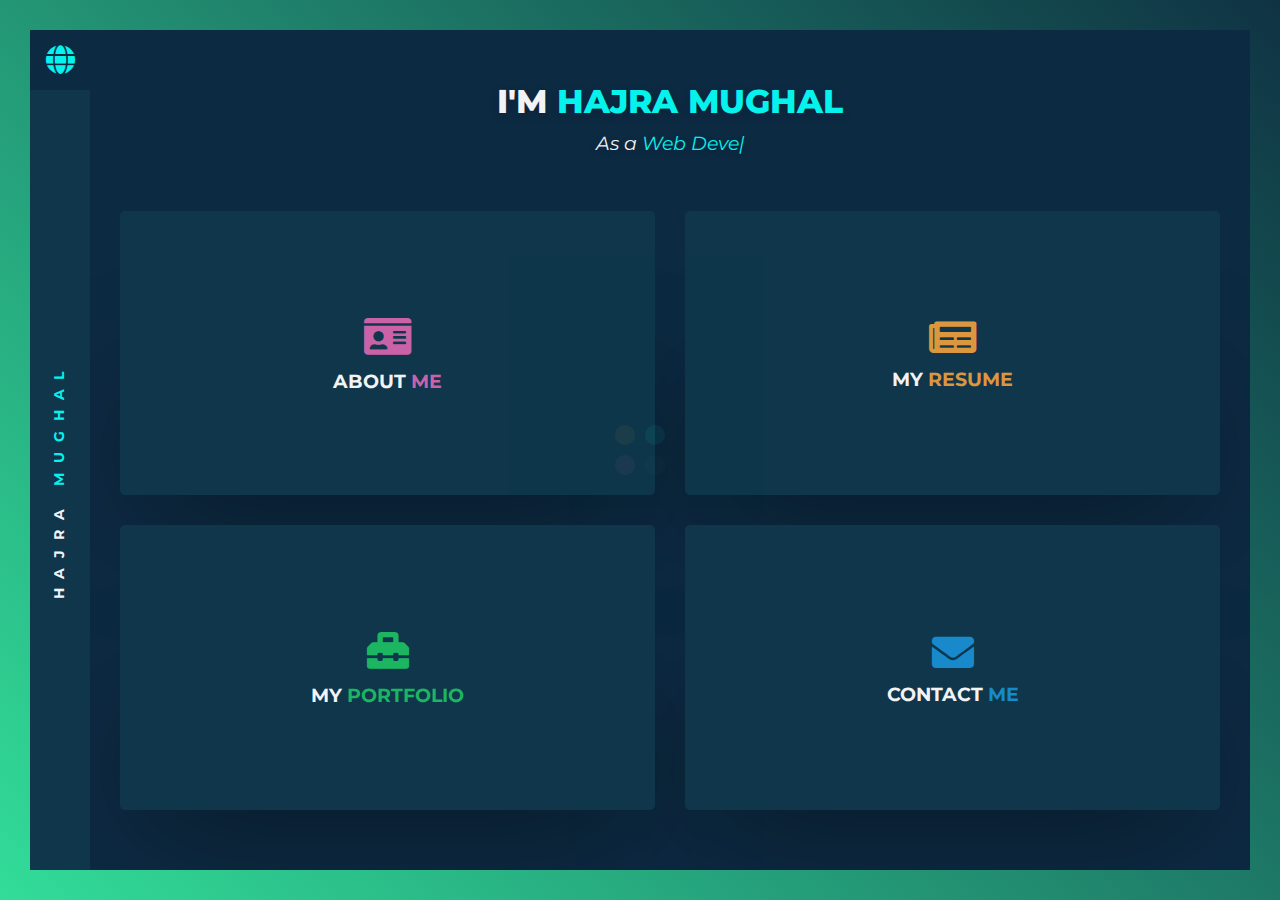
==== commit 06e49f69: "portfolio" ====
--- a/index.html
+++ b/index.html
@@ -749,7 +749,7 @@
 												<div class="item web-templates col-md-4 col-sm-6 col-12">
 													<!-- Image Starts -->
 													<div class="image">
-														<img src="img/projects/data-analysis-landing-page.jpg"
+														<img src="img/projects/store.jpeg"
 															alt="Data Analysis Landing Page">
 													</div>
 													<!-- Image Ends -->
@@ -792,7 +792,7 @@
 													<div id="data-analysis-landing-page" class="project-popup mfp-hide">
 														<!-- Project Picture On Popup Starts -->
 														<img class="project-picture"
-															src="img/projects/data-analysis-landing-page.jpg"
+															src="img/projects/store.jpeg"
 															alt="Data Analysis Landing Page">
 														<!-- Project Picture On Popup Ends -->
 														<!-- Project Name Starts -->
--- a/css/main.css
+++ b/css/main.css
@@ -1551,6 +1551,7 @@
   position: relative;
   overflow: hidden;
   width: 100%;
+  max-height: 340px;
   height: 100%;
   -webkit-border-radius: 5px;
   -moz-border-radius: 5px;
